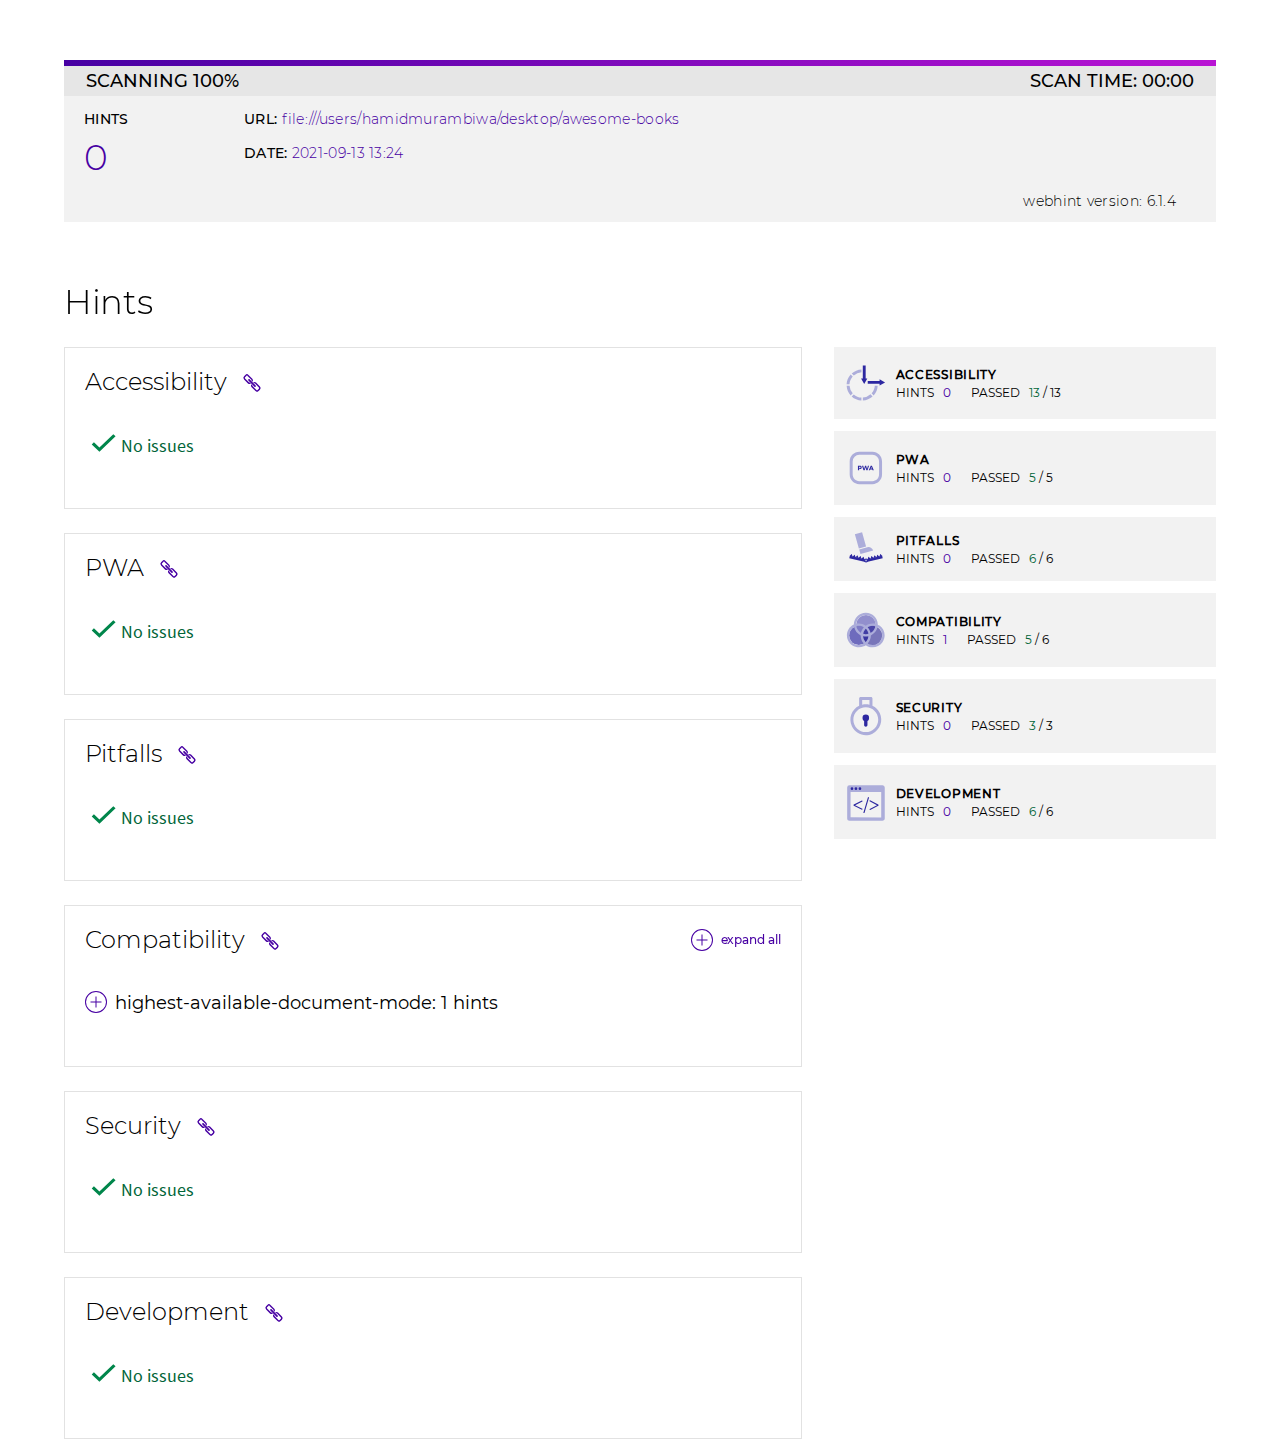
==== hint-report/file--Users-hamidmurambiwa-Desktop-Awesome-books.html @ cd2fdb52 "Updated the linters files and fix all linter errors" ====
<!DOCTYPE html>
<html lang="en">
<head>
    <meta charset="utf-8">
    <title>Webhint</title>
    <meta name="viewport" content="width=device-width, initial-scale=1">
    
    
        <link rel="icon" href="[data-uri]">
    



    
        <style>
            /* Content from file: styles/fonts.css */
            @font-face {
    font-family: "Montserrat";
    font-style: normal;
    font-weight: 300;
    src: local("Montserrat Light"), local("Montserrat-Light"), url('[data-uri]') format("woff2"), url('[data-uri]') format("woff");
    unicode-range: U+0000-00FF, U+0131, U+0152-0153, U+02BB-02BC, U+02C6, U+02DA, U+02DC, U+2000-206F, U+2074, U+20AC, U+2122, U+2191, U+2193, U+2212, U+2215, U+FEFF, U+FFFD;
}

@font-face {
    font-family: "Montserrat";
    font-style: normal;
    font-weight: 400;
    src: local("Montserrat Regular"), local("Montserrat-Regular"), url('[data-uri]') format("woff2"), url('[data-uri]') format("woff");
    unicode-range: U+0000-00FF, U+0131, U+0152-0153, U+02BB-02BC, U+02C6, U+02DA, U+02DC, U+2000-206F, U+2074, U+20AC, U+2122, U+2191, U+2193, U+2212, U+2215, U+FEFF, U+FFFD;
}

@font-face {
    font-family: "Montserrat";
    font-style: normal;
    font-weight: 500;
    src: local("Montserrat Medium"), local("Montserrat-Medium"), url('[data-uri]') format("woff2"), url('[data-uri]') format("woff");
    unicode-range: U+0000-00FF, U+0131, U+0152-0153, U+02BB-02BC, U+02C6, U+02DA, U+02DC, U+2000-206F, U+2074, U+20AC, U+2122, U+2191, U+2193, U+2212, U+2215, U+FEFF, U+FFFD;
}

@font-face {
    font-family: "Source Sans Pro";
    font-style: normal;
    font-weight: 400;
    src: local("Source Sans Pro Regular"), local("SourceSansPro-Regular"), url('[data-uri]') format("woff2"), url('[data-uri]') format("woff");
    unicode-range: U+0000-00FF, U+0131, U+0152-0153, U+02BB-02BC, U+02C6, U+02DA, U+02DC, U+2000-206F, U+2074, U+20AC, U+2122, U+2191, U+2193, U+2212, U+2215, U+FEFF, U+FFFD;
}

        </style>
    
        <style>
            /* Content from file: styles/base.css */
            /*
 *	BASE
 * =============================================
 */

* {
    box-sizing: border-box;
    margin: 0;
    padding: 0;
}

a {
    text-decoration: none;
}

a:hover {
    text-decoration: underline;
}

button, input, select {
    font: inherit;
}

img {
    border: 0;
}

/* Style focusable elements that need focus ring. Others reset and receive border styles in controls/color.css */
a:focus,
li:focus,
ul:focus,
button:focus,
summary:focus,
[tabindex="0"]:focus {
    outline: 1px dashed;
}

/*
Vertical rhythm
Sets a margin on select block level elements that have a previous sibling.
 */

* + p,
* + ol,
* + ul,
* + dl,
* + fieldset,
* + label,
* + pre,
* + blockquote,
* + img {
    margin-top: 2.4rem;
}

        </style>
    
        <style>
            /* Content from file: styles/controls.css */
            /*
 * BUTTONS
 * ---------------------------------------------
 */

button,
a.button {
    min-width: 16rem;
    max-width: 100%;
    border: 1px solid transparent;

    /* needed to override Chrome styles */
    border-radius: 0;
    padding: 1.2rem 1.6rem;

    color: #fff;
    letter-spacing: .1rem;
    text-transform: uppercase;

    overflow: hidden;
    white-space: nowrap;
    text-overflow: ellipsis;

    /* needed for .button as doesn’t always get default control behaviours */
    display: inline-block;
    text-align: center;
    cursor: pointer;
}

button:hover,
button:focus,
.button:hover,
.button:focus {
    border-color: hsla(0, 0%, 0%, .4);
}

button:active,
.button:active {
    border-color: transparent;
    background-color: hsla(0, 0%, 0%, .4);
}

        </style>
    
        <style>
            /* Content from file: styles/type.css */
            /*
 * TYPOGRAPHY
 * =============================================
 */

/*
    Base font size: 10px for easy rem to px conversion.
    Use % so if user increases their default font-size, it doesn’t wipe that out
*/
html {
    font-size: 62.5%;
}

/* use em rather than rem due to IE9–10 rem in font shorthand bug. */
body {
    font: 1.8em/1.4 base, "Source Sans Pro", Verdana, sans-serif;
}

/*	Headings and Captions */

/* only elements get top margin. Semantic classes only get the font/text styles */
h1,
h2,
h3,
h4,
h5,
button,
legend,
.headline,
.heading,
.subheading,
.title,
.subtitle,
.subtitle--alt,
.caption--alt,
.button,
.button--alt,
.scan-heading,
.category,
.rule-list,
.rule-title,
.rule-tile__category,
[class*="-badge"],
.scan-overview,
.docs-button,
.anchor-top,
.feature__cta {
    font-family: "Montserrat", sans-serif;
}


h1,
h2,
.headline,
.heading,
.scan-heading {
    letter-spacing: -.01em;

    position: relative;
    max-width: 64rem;
    z-index: 1;
}

.headline::before,
.heading::before {
    content: "";
    position: absolute;
    left: 0;
    top: -.5rem;
    height: .5rem;
    width: 5rem;
}

h1,
h2,
h3,
h6,
caption,
.headline,
.heading,
.subheading,
.title,
.subcaption {
    font-weight: 300;
    line-height: 1.2;
}

h3,
h4,
.title,
.subtitle,
.subtitle--alt {
    font-weight: 300;
}

h2,
.subheading {
    font-size: 2.6rem;
}

h3,
.title,
.scan-heading {
    font-size: 2rem;
}

h4,
caption,
.subtitle {
    font-size: 1.8rem;
}

@media (min-width: 48em) {

    h2,
    .subheading {
        font-size: 3.4rem;
    }

    h3,
    .title {
        font-size: 2.4rem;
    }

    h4,
    caption,
    .subtitle {
        font-size: 2rem;
    }

}

/* Maximum line lengths */
details,
p,
li {
    max-width: 64rem;
}

        </style>
    
        <style>
            /* Content from file: styles/layouts.css */
            /*
 * LAYOUTS
 * =============================================
 * @Dependencies: base.css, structure.css
 */

.container::after,
.layout::after,
.module::after {
    display: block;
    clear: both;
    content: "";
}

.layout {
    margin-right: 0;
    margin-left: 0;
}

.module {
    margin-top: 2.4rem;
    width: 100%;
}

.module:first-child {
    margin-top: 0;
}

@media (min-width: 33.75em) {

    .layout {
        margin-right: -1.2rem;
        margin-left: -1.2rem;
    }

    .module {
        float: left;
        padding-right: 1.2rem;
        padding-left: 1.2rem;
    }

}

@media (min-width: 48em) {

    .layout {
        margin-left: -1.6rem;
        margin-right: -1.6rem;
    }

    .module {
        padding-right: 1.6rem;
        padding-left: 1.6rem;
    }

}

/* Primary + Secondary */

@media (min-width: 48em) {

    .module--primary,
    .module--secondary {
        float: left;
        width: 50%;
        margin-top: 0;
    }

    .layout--basic--alt .module--secondary,
    .layout--basic--offset--alt .module--secondary {
        float: right;
    }

}

@media (min-width: 60em) {

    .layout--basic .module--primary,
    .layout--basic--alt .module--primary {
        width: 62.5%;
    }

    .layout--basic .module--secondary,
    .layout--basic--alt .module--secondary {
        width: 33.333%;
    }

    .layout--basic--offset .module--primary,
    .layout--basic--offset--alt .module--primary {
        width: 58.333%;
    }

    .layout--basic--offset .module--secondary,
    .layout--basic--offset--alt .module--secondary {
        width: 37.5%;
    }

}

        </style>
    
        <style>
            /* Content from file: styles/structure.css */
            /*
 * BASIC STRUCTURE
 * =============================================
 * @Dependencies: base.css
 */

body {
    overflow-x: hidden;
}

/* Limit widths */
hr,
.container {
    max-width: 144rem;
}

/* Standard sections and subsections */
.section,
hr {
    margin-top: 4.8rem;
}



/*
Containing element goes INSIDE sections,
as some sections are full-bleed on the page.
 */

.container {
    width: 100%;
    padding-right: 1rem;
    padding-left: 1rem;
}

.container .container,
.container hr {
    width: auto;
}

@media (min-width: 48em) {

    .content > header,
    .section,
    hr {
        margin-top: 6rem;
    }

}

/* @TODO: Revert to 56.2em when extensions is removed from header */
@media (min-width: 58em) {

    hr,
    .container {
        width: 90%;
        margin-right: auto;
        margin-left: auto;
        padding-right: 0;
        padding-left: 0;
    }

}

        </style>
    
        <style>
            /* Content from file: styles/anchor-top.css */
            a.anchor-top {
    position: fixed;
    right: 2.4rem;
    bottom: 2.4rem;

    width: 5rem;
    height: 6rem;

    padding: 3.3rem 1.2rem 1rem 1.2rem;

    font-size: 1.3rem;
    background: hsla(266, 100%, 32%, .7);
    color: #fff;
    text-transform: uppercase;

    border-radius: .4rem;
}

a.anchor-top:hover, a.anchor-top:focus {
    background: hsla(266, 100%, 32%, .8);
    text-decoration: none;
}

a.anchor-top:focus {
    outline: 1px dashed #4700a3;
}

a.anchor-top:active {
    background: hsla(266, 100%, 32%, 1);
}

a.anchor-top::before {
    content: url('[data-uri]');
    display: inline-block;
    position: absolute;
    width: 2.5rem;
    top: 1.4rem;
    left: 0;
    padding: 0 1.25rem;
}

        </style>
    
        <style>
            /* Content from file: styles/scan/scan-results.css */
            /*
* SCAN RESULTS
* =============================================
* @Dependencies: base.css, structure.css, type.css
*/

.menu-open {
    overflow: hidden;
}

/* SCAN OVERVIEW */

.scan-overview {
    margin-bottom: 2.4rem;
    width: 100%;
}

.scan-overview__status {
    background-color: #e6e6e6;
    display: flex;
    font-size: 1.8rem;
    font-weight: 500;
    justify-content: space-between;
    line-height: 1.8rem;
    margin: 0;
    padding: 1.2rem 2.2rem .6rem;
    position: relative;
    text-transform: uppercase;
}

.scan-overview__status * {
    margin-top: 0;
}

.scan-overview__progress-bar {
    background-image: linear-gradient(270deg, #4700a3, #b914d4);
    background-size: 300%;
    height: 6px;
    left: 0;
    position: absolute;
    top: 0;
    transition: width 1s 0s linear;
    width: 0;
    animation: progressBarAnimation 2s ease infinite;
}

.scan-overview__progress-bar.end-animation {
    animation: none;
    background-size: 100%;
    background-image: linear-gradient(to right, #4700a3, #b914d4);
}

@keyframes progressBarAnimation {

    0% {
        background-position: 0% 50%
    }
    50% {
        background-position: 100% 50%
    }
    100% {
        background-position: 0% 50%
    }

}

.scan-overview--details {
    background-color: #f2f2f2;
    padding: 1.4rem 2rem;
    position: relative;
}

.scan-overview--debug-details {
    display: flex;
}

.scan-overview__scan-time {
    display: none;
    margin: 0;
}

.scan-overview--version {
    margin-right: 2rem;
}

.scan-overview--version .scan-overview__subheader,
.scan-overview--config .scan-overview__subheader {
    text-transform: none;
}

.scan-overview__subheader {
    font-size: 1.4rem;
    font-weight: 500;
    letter-spacing: .03rem;
    margin-top: 1.4rem;
    max-width: none;
    text-transform: uppercase;
}

.scan-overview__subheader span {
    color: #4700a3;
    font-weight: 300;
}

.scan-overview--debug-details .scan-overview__subheader {
    color: #000;
    font-weight: 300;
}

.scan-overview--debug-details .scan-overview__subheader span {
    color: #000;
}

.overview--url__url {
    text-transform: lowercase;
}

[class*="scan-overview__body--"] {
    font-size: 4.8rem;
    font-weight: 200;
    letter-spacing: .03rem;
    margin-right: 1rem;
    margin-top: .2rem;
    min-width: 15rem;
    text-transform: uppercase;
}

.scan-overview__body--purple {
    color: #4700a3;
}

.scan-overview__body__permalink {
    overflow-wrap: break-word;
    word-wrap: break-word;
}

.scan-overview__body__permalink .permalink-content {
    text-transform: none;
}

.permalink-copy {
    background-color: transparent;
    font-weight: 300;
    min-width: 2rem;
    padding: 0;
    text-align: left;
    white-space: normal;
}

.permalink-copy img {
    vertical-align: middle;
    width: 2rem;
}

.scan-overview__body__link {
    color: #000;
    display: inline-block;
    font-weight: 300;
}

@media (min-width: 33.75em) {

    .scan-overview--details {
        display: flex;
        justify-content: flex-start;
        padding-bottom: 4rem;
    }

    .scan-overview--more-details {
        display: flex;
        flex-wrap: wrap;
        justify-content: flex-start;
    }

    .scan-overview--scan-links {
        margin-right: 2rem;
    }

    .scan-overview__scan-time {
        display: block;
    }

    .scan-overview--scan-links .scan-overview__subheader {
        margin-bottom: 1.4rem;
    }

    .scan-overview--debug-details {
        bottom: 1rem;
        position: absolute;
        right: 2rem;
    }

    .scan-overview__subheader {
        margin-top: 0;
    }
}

@media (min-width: 58em) {
    [class*="scan-overview__body--"] {
        font-size: 3.6rem;
    }
}

/* OVERVIEW TILES */

.module.module--categories {
    margin-top: 0;
    width: 100%;
}

.rule-categories {
    position: fixed;
    left: 0;
    padding: 0 2rem;
    width: 100%;
    background-color: #fff;
    z-index: 5;
    bottom: calc(-100% + 5rem);
    height: calc(100% - 5rem);
    transition: bottom .5s ease-out;
}

.rule-categories.open {
    bottom: 5rem;
}

.rule-categories a {
    text-decoration: none;
}

.rule-tile--wrapper {
    border: 1px solid #979797;
    border-top: none;
    display: block;
}

.rule-tile--wrapper:first-child {
    border-top: 1px solid #979797;
}

.rule-tile {
    align-items: center;
    background-color: #f2f2f2;
    color: #000;
    display: flex;
    justify-content: space-evenly;
    padding: 1.2rem;
}

.rule-icon {
    margin-top: 0;
    max-width: 3.1rem;
    width: 100%;
}

a > .rule-tile:hover {
    background-color: rgba(64, 69, 221, 0.2);
    text-decoration: none;
}

.rule-tile__category {
    color: #000;
    flex: 1;
    font-size: 1.2rem;
    font-weight: 600;
    letter-spacing: .07rem;
    margin: 0 0 0 1rem;
    max-width: 19rem;
    text-transform: uppercase;
    white-space: nowrap;
}

.rule-tile__hints {
    color: #4700a3;
}

.rule-tile__passed {
    color: #006538;
}

.rule-tile__info {
    align-items: center;
    display: flex;
    flex-grow: 1;
    justify-content: space-between;
}

.rule-tile__results {
    display: flex;
    flex: 1;
    justify-content: space-around;
}

.rule-tile__result-wrapper {
    margin-left: 2.4rem;
    text-align: center;
}

.rule-tile__result-wrapper p {
    margin: 0;
}

.rule-tile__sub-category {
    /* move to type.css */
    font-family: "Montserrat", sans-serif;
    font-size: 1.4rem;
    font-weight: 500;
    flex: 1;
    text-transform: uppercase;
}

.show-categories {
    background-color: #4713a0;
    bottom: 0;
    height: 5rem;
    left: 0;
    position: fixed;
    text-transform: uppercase;
    width: 100%;
    z-index: 10;
}


@media (min-width: 33.75em) {

    .module.module--categories {
        float: none;
    }

    .rule-tile__category {
        font-size: 1.4rem;
    }

    .rule-tile__sub-category {
        font-size: 1.6rem;
        font-weight: 400;
    }

    .rule-icon {
        max-width: 4rem;
        max-height: 5rem;
    }

}

@media (min-width: 48em) {

    .module.module--categories {
        float: right;
        margin-top: 2.4rem;
        position: sticky;
        top: 1rem;
        width: 35%;
    }

    .module.module--results {
        width: 65%;
    }
    .show-categories {
        display: none;
    }

    .rule-categories {
        display: block;
        padding: 0;
        position: static;
    }

    .rule-tile {
        margin: 0 0 1.2rem;
    }

    .rule-tile--wrapper {
        border: none;
    }

    .rule-tile--wrapper:first-child {
        border-top: none;
    }

}

@media (min-width: 48em) and (max-width: 82.5em) {

    .rule-tile__info {
        flex-direction: column;
        justify-content: center;
        align-items: start;
    }

    .rule-tile__category {
        font-size: 1.2rem;
    }

    .rule-tile__results {
        justify-content: start;
        line-height: 1.3rem;
        margin-left: 1rem;
        width: 100%;
    }

    .rule-tile__result-wrapper {
        margin: 0;
    }

    .rule-tile__result-wrapper:first-child {
        margin-right: 2rem;
    }

    .rule-tile__result-wrapper p {
        display: inline-block;
    }

    .rule-tile__result-wrapper p span {
        margin-left: .5rem;
    }

    .rule-tile__sub-category {
        font-size: 1.2rem;
    }

}

/* SCAN DETAILS */

.rule-result {
    border: 1px solid #e2e2e2;
    margin-top: 2.4rem;
    padding: 2rem;
}

.rule-result--category {
    align-items: center;
    display: flex;
    justify-content: space-between;
    margin-bottom: 3.6rem;
}

.hint-link::after {
	position: absolute;
	content: url('[data-uri]');
	display: inline-block;
	width: 2rem;
	margin-top: .3rem;
	margin-left: 1.5rem;
}

.button-expand-all {
    background: rgba(255, 255, 255, 0) url('[data-uri]') 0 0 no-repeat;
    border: 0;
    color: #4700a3;
    font-size: 1.2rem;
    font-weight: 500;
    height: 2.2rem;
    letter-spacing: -.1px;
    line-height: 2.2rem;
    min-width: 0;
    padding: 0 0 0 3rem;
    position: relative;
}

.button-expand-all.closed {
    background-position: 0 -2.2rem;
}

.rule-result h3 {
    display: flex;
    text-transform: capitalize;
}

.rule-result--details {
    /* display: block; is necessary for Edge */
    display: block;
    margin-bottom: 3rem;
    max-width: none;
    width: 100%;
}

.rule-result--details > .rule-content {
    display: none;
}

.rule-result--details[open] > .rule-content {
    display: block;
}

.rule-title {
    cursor: pointer;
    font-size: 1.8rem;
    font-weight: 400;
    padding-left: 3rem;
    list-style: none;
}

.rule-title::-webkit-details-marker {
    display: none;
}

.rule-title::before {
    background: url('[data-uri]') no-repeat 0 -22px;
    content: "";
    height: 22px;
    position: absolute;
    width: 22px;
    margin-left: -3rem;
}

.rule-result--details[open] .rule-title::before {
    background-position: 0 0;
}

.rule-content {
    border-top: 1px solid #979797;
    display: flex;
    flex-flow: column;
    margin-top: .8rem;
}

.rule-result--details__hint-number {
    color: #4700a3;
}

.rule-result--details__hint-link,
.rule-result--details__hint-link:visited {
    color: #4700a3;
}

.rule-doc-buttons {
    background-color: #fff;
    padding-top: 1rem;
    position: sticky;
    top: 0;
    z-index: 1;
}

.rule-doc-button {
    background: #4700a3;
    display: inline-block;
    font-size: 1.4rem;
    font-weight: 500;
    padding: .6rem 3.5rem .6rem 1rem;
    position: relative;
    text-decoration: none;
}

.rule-doc-button,
.rule-doc-button:visited {
    color: #fff;
}

.rule-doc-button:nth-child(2) {
    margin-left: 1rem;
}

.rule-doc-icon {
    background: url('[data-uri]') no-repeat right center;
    height: 100%;
    position: absolute;
    right: 1rem;
    top: 0;
    width: 20px;
}

button {
    text-transform: none;
}

.rule-result--details__body {
    padding: 1.4rem 0;
    margin-left: 3rem;
}

.rule-result--details__body p {
    overflow-wrap: break-word;
    word-wrap: break-word;
}

.rule-result--details__body > * {
    margin-top: 2rem;
}

.rule-result--details__body code {
    background-color: hsla(238, 65%, 90%, .6);
    border-radius: .3rem;
    padding: .2rem .4rem;
}

.rule-result__code {
    background-color: #f4f4f4;
    margin-top: 3rem;
    padding: 2.4rem;
    /* Hanlde long urls */
    overflow-wrap: break-word;
    word-wrap: break-word;
    -ms-word-break: break-all;
    word-break: break-word;
    /* Adds a hyphen where the word breaks, if supported (No Blink) */
    -ms-hyphens: auto;
    -moz-hyphens: auto;
    -webkit-hyphens: auto;
    hyphens: auto;
}

.rule-result__code code {
    background-color: #f4f4f4;
}

/* RULE RESULT MESSAGES */

.rule-result__message--compiling {
    color: #4700a3;
    margin-top: -2.6rem;
}

.rule-result__message--compiling p,
.rule-result__message--compiling__loader {
    display: inline-block;
}

.rule-result__message--compiling p {
    padding-left: 1.6rem;
}

.rule-result__message--compiling__loader {
    animation: spin 2s linear infinite;
    border: 3px solid #f3f3f3;
    border-radius: 50%;
    border-top: 3px solid #4700a3;
    height: 2.5rem;
    width: 2.5rem;
}

.rule-result__doc--list {
    padding-left: 2rem;
    margin-top: 0;
}

/* RESULTS LOADER ANIMATION */

@keyframes spin {

    0% {
        transform: rotate(0deg);
    }
    100% {
        transform: rotate(360deg);
    }

}

.rule-result__message--passed {
    color: #006538;
    padding-left: 3.6rem;
}

.rule-result__message--passed::before {
    content: url('[data-uri]');
    height: .5rem;
    position: absolute;
    width: 2.5rem;
    margin-left: -3rem;
}

/* INTEGRATION MESSAGES */

.rule-result--details__footer-msg {
    margin: 2.4rem 0 2.4rem 3rem;
}

.rule-result--details__footer-msg p {
    display: inline-block;
}

.rule-result--details__footer-msg img {
    margin-left: 1.2rem;
    margin-top: 0;
    vertical-align: middle;
    width: 15rem;
}

.rule-result--details__footer-msg img.axe-logo {
    width: 7rem;
}

/* SCAN QUEUE */

.scan-queue-bg-wrap {
    background-color: #3035a6;
    color: #fff;
    padding-bottom: 6rem;
}

.scan-queue-bg-wrap .breadcrumb ul,
.scan-queue-bg-wrap .breadcrumb ul a,
.scan-queue-bg-wrap > .subtitle {
    color: #fff;
}

.scan-queue__permalink {
    background-color: #fff;
    color: #000;
    max-width: 64rem;
    margin: 2.4rem 0;
    padding: 2.4rem;
    word-break: break-all;
}

/* SCAN ERROR */

.scanner-cta {
    position: relative;
}

.scanner-cta__link::after {
    content: url('[data-uri]');
    display: inline-block;
    left: 21rem;
    margin-top: .2rem;
    position: absolute;
    width: .8rem;
}

.scan-error {
    margin-top: 2.4rem;
}

/* PRINT STYLES */

@media print {

    .rule-categories {
        position: relative;
        margin: 1.2rem 0 0 0;
        padding: 0;
    }

    .show-categories {
        display: none;
    }

    .rule-tiles {
        padding: .6rem 1.2rem;
    }

    .button-expand-all {
        display: none;
    }

    .rule-doc-buttons {
        position: relative;
    }

    .rule-doc-button,
    .rule-doc-button:nth-child(2) {
        border: 1px solid #4700a3;
        color: #4700a3;
        background-color: #fff;
        padding: .6rem;
    }

    .rule-doc-icon {
        display: none;
    }

    .rule-result--details,
    .rule-result--details__hint-link,
    .rule-result--details__footer-msg {
        font-size: 75%;
    }

    .rule-result--details__body {
        border-top: 1px solid #d6d6d6;
    }

    .rule-content div:nth-child(2) {
        border-top: none;
    }

    .rule-result--details__body p {
        margin: .6rem 0 0 0;
    }

    .rule-result__code {
        border: 1px solid #d6d6d6;
        margin: 1.2rem 0 0 0;
        padding: 1.2rem;
    }

    .rule-result--details__footer-msg {
        margin: .6rem 0 1.2rem 3rem;
    }

    .rule-result--details__footer-msg img.axe-logo {
        width: 3rem;
    }

    .rule-title {
        padding-left: 0;
    }

    .hint-link::after,
    .rule-title::before {
        display: none;
    }

}

        </style>
    
        <style>
            /* Content from file: styles/highlight/default.min.css */
            .hljs{display:block;overflow-x:auto;padding:0.5em;background:#F0F0F0}.hljs,.hljs-subst{color:#444}.hljs-comment{color:#888888}.hljs-keyword,.hljs-attribute,.hljs-selector-tag,.hljs-meta-keyword,.hljs-doctag,.hljs-name{font-weight:bold}.hljs-type,.hljs-string,.hljs-number,.hljs-selector-id,.hljs-selector-class,.hljs-quote,.hljs-template-tag,.hljs-deletion{color:#880000}.hljs-title,.hljs-section{color:#880000;font-weight:bold}.hljs-regexp,.hljs-symbol,.hljs-variable,.hljs-template-variable,.hljs-link,.hljs-selector-attr,.hljs-selector-pseudo{color:#BC6060}.hljs-literal{color:#78A960}.hljs-built_in,.hljs-bullet,.hljs-code,.hljs-addition{color:#397300}.hljs-meta{color:#1f7199}.hljs-meta-string{color:#4d99bf}.hljs-emphasis{font-style:italic}.hljs-strong{font-weight:bold}
        </style>
    
</head>
<body>
    <div class="section container">
    <div class="scan-overview" data-id="1631539479927" id="main">
        <div class="scan-overview__status">
            <div id="scan-percentage-bar" class="scan-overview__progress-bar end-animation" style="width: 100%"></div>
            <p>scanning <span id="scan-percentage">100%</span></p>
            <p class="scan-overview__scan-time">
                scan time: <span id="scan-time">00:00</span>
            </p>
        </div>
        <div class="scan-overview--details">
            <div class="scan-overview--hints">
                <p class="scan-overview__subheader">hints</p>
                <p class="scan-overview__body--purple large" id="total-hints">0</p>
            </div>
            <div class="scan-overview--more-details">
                <div class="scan-overview--scan-links">
                    <div class="scan-overview--url">
                        <p class="scan-overview__subheader">url: <span class="overview--url__url">file:///Users/hamidmurambiwa/Desktop/Awesome-books</span></p>
                    </div>
                    
                        <div class="scan-overview--time-stamp">
                            <p class="scan-overview__subheader">Date: <span id="scan-date" class="overview--time-stamp__time-stamp" data-date="2021-09-13T13:24:39.560Z">2021-09-13T13:24:39.560Z</span></p>
                        </div>
                    
                </div>
                
            </div>
            <div class="scan-overview--debug-details">
                <div class="scan-overview--version">
                    <p class="scan-overview__subheader">webhint version: <span id="version">6.1.4</span></p>
                </div>
                
            </div>
        </div>
    </div>
    
    <section id="results-container" class="section container" aria-labelledby="hints" aria-live="polite">
        <h2 id="hints">Hints</h2>
        <div class="layout layout--basic--offset--alt">
            <div class="module module--secondary module--categories">
                <button aria-control="categories-list" class="show-categories" id="show-categories">Jump to category</button>
                <div class="rule-categories" id="categories-list">
                                            <a class="rule-tile--wrapper" id="summary-accessibility" href="#category-accessibility">
    <div class="rule-tile">
        <img src="[data-uri]" class="rule-icon" alt="" role="presentation">
        <div class="rule-tile__info">
            <p class="rule-tile__category">Accessibility</p>
            <div class="rule-tile__results">
                <div class="rule-tile__result-wrapper">
                    <p class="rule-tile__sub-category">hints</p>
                    <p class="rule-tile__sub-category rule-tile__hints"><span>0</span></p>
                </div>
                <div class="rule-tile__result-wrapper">
                    <p class="rule-tile__sub-category">passed</p>
                    <p class="rule-tile__sub-category"><span class="rule-tile__passed">13</span>&nbsp;/&nbsp;13</p>
                </div>
            </div>
        </div>
    </div>
</a>

                                            <a class="rule-tile--wrapper" id="summary-pwa" href="#category-pwa">
    <div class="rule-tile">
        <img src="[data-uri]" class="rule-icon" alt="" role="presentation">
        <div class="rule-tile__info">
            <p class="rule-tile__category">PWA</p>
            <div class="rule-tile__results">
                <div class="rule-tile__result-wrapper">
                    <p class="rule-tile__sub-category">hints</p>
                    <p class="rule-tile__sub-category rule-tile__hints"><span>0</span></p>
                </div>
                <div class="rule-tile__result-wrapper">
                    <p class="rule-tile__sub-category">passed</p>
                    <p class="rule-tile__sub-category"><span class="rule-tile__passed">5</span>&nbsp;/&nbsp;5</p>
                </div>
            </div>
        </div>
    </div>
</a>

                                            <a class="rule-tile--wrapper" id="summary-pitfalls" href="#category-pitfalls">
    <div class="rule-tile">
        <img src="[data-uri]" class="rule-icon" alt="" role="presentation">
        <div class="rule-tile__info">
            <p class="rule-tile__category">Pitfalls</p>
            <div class="rule-tile__results">
                <div class="rule-tile__result-wrapper">
                    <p class="rule-tile__sub-category">hints</p>
                    <p class="rule-tile__sub-category rule-tile__hints"><span>0</span></p>
                </div>
                <div class="rule-tile__result-wrapper">
                    <p class="rule-tile__sub-category">passed</p>
                    <p class="rule-tile__sub-category"><span class="rule-tile__passed">6</span>&nbsp;/&nbsp;6</p>
                </div>
            </div>
        </div>
    </div>
</a>

                                            <a class="rule-tile--wrapper" id="summary-compatibility" href="#category-compatibility">
    <div class="rule-tile">
        <img src="[data-uri]" class="rule-icon" alt="" role="presentation">
        <div class="rule-tile__info">
            <p class="rule-tile__category">Compatibility</p>
            <div class="rule-tile__results">
                <div class="rule-tile__result-wrapper">
                    <p class="rule-tile__sub-category">hints</p>
                    <p class="rule-tile__sub-category rule-tile__hints"><span>1</span></p>
                </div>
                <div class="rule-tile__result-wrapper">
                    <p class="rule-tile__sub-category">passed</p>
                    <p class="rule-tile__sub-category"><span class="rule-tile__passed">5</span>&nbsp;/&nbsp;6</p>
                </div>
            </div>
        </div>
    </div>
</a>

                                            <a class="rule-tile--wrapper" id="summary-security" href="#category-security">
    <div class="rule-tile">
        <img src="[data-uri]" class="rule-icon" alt="" role="presentation">
        <div class="rule-tile__info">
            <p class="rule-tile__category">Security</p>
            <div class="rule-tile__results">
                <div class="rule-tile__result-wrapper">
                    <p class="rule-tile__sub-category">hints</p>
                    <p class="rule-tile__sub-category rule-tile__hints"><span>0</span></p>
                </div>
                <div class="rule-tile__result-wrapper">
                    <p class="rule-tile__sub-category">passed</p>
                    <p class="rule-tile__sub-category"><span class="rule-tile__passed">3</span>&nbsp;/&nbsp;3</p>
                </div>
            </div>
        </div>
    </div>
</a>

                                            <a class="rule-tile--wrapper" id="summary-development" href="#category-development">
    <div class="rule-tile">
        <img src="[data-uri]" class="rule-icon" alt="" role="presentation">
        <div class="rule-tile__info">
            <p class="rule-tile__category">Development</p>
            <div class="rule-tile__results">
                <div class="rule-tile__result-wrapper">
                    <p class="rule-tile__sub-category">hints</p>
                    <p class="rule-tile__sub-category rule-tile__hints"><span>0</span></p>
                </div>
                <div class="rule-tile__result-wrapper">
                    <p class="rule-tile__sub-category">passed</p>
                    <p class="rule-tile__sub-category"><span class="rule-tile__passed">6</span>&nbsp;/&nbsp;6</p>
                </div>
            </div>
        </div>
    </div>
</a>

                    
                </div>
            </div>
            <div class="module module--primary module--results">
                                    <section class="rule-result" id="accessibility">
    <div class="rule-result--category">
        <h3 id="category-accessibility">Accessibility <a href="#category-accessibility" class="hint-link" title="Accessibility"></a></h3>
        
    </div>
    
        <div class="rule-result--details">
    <div class="rule-result__message--passed">
        <p>No issues</p>
    </div>
</div>

    
</section>

                                    <section class="rule-result" id="pwa">
    <div class="rule-result--category">
        <h3 id="category-pwa">PWA <a href="#category-pwa" class="hint-link" title="PWA"></a></h3>
        
    </div>
    
        <div class="rule-result--details">
    <div class="rule-result__message--passed">
        <p>No issues</p>
    </div>
</div>

    
</section>

                                    <section class="rule-result" id="pitfalls">
    <div class="rule-result--category">
        <h3 id="category-pitfalls">Pitfalls <a href="#category-pitfalls" class="hint-link" title="Pitfalls"></a></h3>
        
    </div>
    
        <div class="rule-result--details">
    <div class="rule-result__message--passed">
        <p>No issues</p>
    </div>
</div>

    
</section>

                                    <section class="rule-result" id="compatibility">
    <div class="rule-result--category">
        <h3 id="category-compatibility">Compatibility <a href="#category-compatibility" class="hint-link" title="Compatibility"></a></h3>
        
            <button title="expand" class="button-expand-all expanded">close all</button>

        
    </div>
    
        
            <details open class="rule-result--details" id="highest-available-document-mode" aria-expanded="true" role="group">
    <summary class="rule-title" title="show highest-available-document-mode&#39;s result details" role="button">highest-available-document-mode: 1 hints</summary>
    <div class="rule-content">
        
        <div class="rule-doc-buttons">
            <a class="rule-doc-button" rel="noopener noreferrer" target="_blank" href="https://webhint.io/docs/user-guide/hints/hint-highest-available-document-mode/#why-is-this-important"
                title="highest-available-document-mode - Why is this important">
                Why is this important <span class="rule-doc-icon"></span>
            </a>

            <a class="rule-doc-button" rel="noopener noreferrer" target="_blank" href="https://webhint.io/docs/user-guide/hints/hint-highest-available-document-mode/#examples-that-pass-the-hint"
                title="highest-available-document-mode - How to fix it">
                How to fix it <span class="rule-doc-icon"></span>
            </a>
        </div>
        
        
            <div class="rule-result--details__body">
                <p id="hint-highest-available-document-mode-1">
                    <span class="rule-result--details__hint-number">hint #1:</span> The &#39;x-ua-compatible&#39; meta element should not be specified as it is not needed. <a href="#hint-highest-available-document-mode-1" class="hint-link" title="highest-available-document-mode: hint #1"></a>
                </p>
                
                <p>
                    <a class="rule-result--details__hint-link" target="_blank" rel="noopener noreferrer" href="file:///Users/hamidmurambiwa/Desktop/Awesome-books/index.html">
                        file:///Users/hamidmuramb … Awesome-books/index.html
                    </a>
                </p>
                
                
                <div class="rule-result__code">
                    <code class="">&lt;meta http-equiv=&#34;X-UA-Compatible&#34; content=&#34;IE=edge&#34;&gt;</code>
                </div>
                
                
            </div>
            
        
    </div>
</details>

        
    
</section>

                                    <section class="rule-result" id="security">
    <div class="rule-result--category">
        <h3 id="category-security">Security <a href="#category-security" class="hint-link" title="Security"></a></h3>
        
    </div>
    
        <div class="rule-result--details">
    <div class="rule-result__message--passed">
        <p>No issues</p>
    </div>
</div>

    
</section>

                                    <section class="rule-result" id="development">
    <div class="rule-result--category">
        <h3 id="category-development">Development <a href="#category-development" class="hint-link" title="Development"></a></h3>
        
    </div>
    
        <div class="rule-result--details">
    <div class="rule-result__message--passed">
        <p>No issues</p>
    </div>
</div>

    
</section>

                
            </div>
        </div>
    </section>
    
</div>

    <a href="#main" class="anchor-top" hidden aria-label="back to top">top</a>

    
        <script>
            /* Content from file: js/highlight/highlight.min.js */
            /* eslint-disable */

/*! highlight.js v9.12.0 | BSD3 License | git.io/hljslicense */
!function(e){var t="object"==typeof window&&window||"object"==typeof self&&self;"undefined"!=typeof exports?e(exports):t&&(t.hljs=e({}),"function"==typeof define&&define.amd&&define([],function(){return t.hljs}))}(function(e){function t(e){return e.replace(/&/g,"&amp;").replace(/</g,"&lt;").replace(/>/g,"&gt;")}function r(e){return e.nodeName.toLowerCase()}function a(e,t){var r=e&&e.exec(t);return r&&0===r.index}function n(e){return E.test(e)}function i(e){var t,r,a,i,s=e.className+" ";if(s+=e.parentNode?e.parentNode.className:"",r=M.exec(s))return w(r[1])?r[1]:"no-highlight";for(s=s.split(/\s+/),t=0,a=s.length;a>t;t++)if(i=s[t],n(i)||w(i))return i}function s(e){var t,r={},a=Array.prototype.slice.call(arguments,1);for(t in e)r[t]=e[t];return a.forEach(function(e){for(t in e)r[t]=e[t]}),r}function c(e){var t=[];return function a(e,n){for(var i=e.firstChild;i;i=i.nextSibling)3===i.nodeType?n+=i.nodeValue.length:1===i.nodeType&&(t.push({event:"start",offset:n,node:i}),n=a(i,n),r(i).match(/br|hr|img|input/)||t.push({event:"stop",offset:n,node:i}));return n}(e,0),t}function o(e,a,n){function i(){return e.length&&a.length?e[0].offset!==a[0].offset?e[0].offset<a[0].offset?e:a:"start"===a[0].event?e:a:e.length?e:a}function s(e){function a(e){return" "+e.nodeName+'="'+t(e.value).replace('"',"&quot;")+'"'}u+="<"+r(e)+N.map.call(e.attributes,a).join("")+">"}function c(e){u+="</"+r(e)+">"}function o(e){("start"===e.event?s:c)(e.node)}for(var l=0,u="",d=[];e.length||a.length;){var b=i();if(u+=t(n.substring(l,b[0].offset)),l=b[0].offset,b===e){d.reverse().forEach(c);do o(b.splice(0,1)[0]),b=i();while(b===e&&b.length&&b[0].offset===l);d.reverse().forEach(s)}else"start"===b[0].event?d.push(b[0].node):d.pop(),o(b.splice(0,1)[0])}return u+t(n.substr(l))}function l(e){return e.v&&!e.cached_variants&&(e.cached_variants=e.v.map(function(t){return s(e,{v:null},t)})),e.cached_variants||e.eW&&[s(e)]||[e]}function u(e){function t(e){return e&&e.source||e}function r(r,a){return new RegExp(t(r),"m"+(e.cI?"i":"")+(a?"g":""))}function a(n,i){if(!n.compiled){if(n.compiled=!0,n.k=n.k||n.bK,n.k){var s={},c=function(t,r){e.cI&&(r=r.toLowerCase()),r.split(" ").forEach(function(e){var r=e.split("|");s[r[0]]=[t,r[1]?Number(r[1]):1]})};"string"==typeof n.k?c("keyword",n.k):k(n.k).forEach(function(e){c(e,n.k[e])}),n.k=s}n.lR=r(n.l||/\w+/,!0),i&&(n.bK&&(n.b="\\b("+n.bK.split(" ").join("|")+")\\b"),n.b||(n.b=/\B|\b/),n.bR=r(n.b),n.e||n.eW||(n.e=/\B|\b/),n.e&&(n.eR=r(n.e)),n.tE=t(n.e)||"",n.eW&&i.tE&&(n.tE+=(n.e?"|":"")+i.tE)),n.i&&(n.iR=r(n.i)),null==n.r&&(n.r=1),n.c||(n.c=[]),n.c=Array.prototype.concat.apply([],n.c.map(function(e){return l("self"===e?n:e)})),n.c.forEach(function(e){a(e,n)}),n.starts&&a(n.starts,i);var o=n.c.map(function(e){return e.bK?"\\.?("+e.b+")\\.?":e.b}).concat([n.tE,n.i]).map(t).filter(Boolean);n.t=o.length?r(o.join("|"),!0):{exec:function(){return null}}}}a(e)}function d(e,r,n,i){function s(e,t){var r,n;for(r=0,n=t.c.length;n>r;r++)if(a(t.c[r].bR,e))return t.c[r]}function c(e,t){if(a(e.eR,t)){for(;e.endsParent&&e.parent;)e=e.parent;return e}return e.eW?c(e.parent,t):void 0}function o(e,t){return!n&&a(t.iR,e)}function l(e,t){var r=v.cI?t[0].toLowerCase():t[0];return e.k.hasOwnProperty(r)&&e.k[r]}function p(e,t,r,a){var n=a?"":L.classPrefix,i='<span class="'+n,s=r?"":R;return i+=e+'">',i+t+s}function m(){var e,r,a,n;if(!N.k)return t(E);for(n="",r=0,N.lR.lastIndex=0,a=N.lR.exec(E);a;)n+=t(E.substring(r,a.index)),e=l(N,a),e?(M+=e[1],n+=p(e[0],t(a[0]))):n+=t(a[0]),r=N.lR.lastIndex,a=N.lR.exec(E);return n+t(E.substr(r))}function f(){var e="string"==typeof N.sL;if(e&&!x[N.sL])return t(E);var r=e?d(N.sL,E,!0,k[N.sL]):b(E,N.sL.length?N.sL:void 0);return N.r>0&&(M+=r.r),e&&(k[N.sL]=r.top),p(r.language,r.value,!1,!0)}function g(){C+=null!=N.sL?f():m(),E=""}function _(e){C+=e.cN?p(e.cN,"",!0):"",N=Object.create(e,{parent:{value:N}})}function h(e,t){if(E+=e,null==t)return g(),0;var r=s(t,N);if(r)return r.skip?E+=t:(r.eB&&(E+=t),g(),r.rB||r.eB||(E=t)),_(r,t),r.rB?0:t.length;var a=c(N,t);if(a){var n=N;n.skip?E+=t:(n.rE||n.eE||(E+=t),g(),n.eE&&(E=t));do N.cN&&(C+=R),N.skip||(M+=N.r),N=N.parent;while(N!==a.parent);return a.starts&&_(a.starts,""),n.rE?0:t.length}if(o(t,N))throw new Error('Illegal lexeme "'+t+'" for mode "'+(N.cN||"<unnamed>")+'"');return E+=t,t.length||1}var v=w(e);if(!v)throw new Error('Unknown language: "'+e+'"');u(v);var y,N=i||v,k={},C="";for(y=N;y!==v;y=y.parent)y.cN&&(C=p(y.cN,"",!0)+C);var E="",M=0;try{for(var B,S,$=0;;){if(N.t.lastIndex=$,B=N.t.exec(r),!B)break;S=h(r.substring($,B.index),B[0]),$=B.index+S}for(h(r.substr($)),y=N;y.parent;y=y.parent)y.cN&&(C+=R);return{r:M,value:C,language:e,top:N}}catch(A){if(A.message&&-1!==A.message.indexOf("Illegal"))return{r:0,value:t(r)};throw A}}function b(e,r){r=r||L.languages||k(x);var a={r:0,value:t(e)},n=a;return r.filter(w).forEach(function(t){var r=d(t,e,!1);r.language=t,r.r>n.r&&(n=r),r.r>a.r&&(n=a,a=r)}),n.language&&(a.second_best=n),a}function p(e){return L.tabReplace||L.useBR?e.replace(B,function(e,t){return L.useBR&&"\n"===e?"<br>":L.tabReplace?t.replace(/\t/g,L.tabReplace):""}):e}function m(e,t,r){var a=t?C[t]:r,n=[e.trim()];return e.match(/\bhljs\b/)||n.push("hljs"),-1===e.indexOf(a)&&n.push(a),n.join(" ").trim()}function f(e){var t,r,a,s,l,u=i(e);n(u)||(L.useBR?(t=document.createElementNS("http://www.w3.org/1999/xhtml","div"),t.innerHTML=e.innerHTML.replace(/\n/g,"").replace(/<br[ \/]*>/g,"\n")):t=e,l=t.textContent,a=u?d(u,l,!0):b(l),r=c(t),r.length&&(s=document.createElementNS("http://www.w3.org/1999/xhtml","div"),s.innerHTML=a.value,a.value=o(r,c(s),l)),a.value=p(a.value),e.innerHTML=a.value,e.className=m(e.className,u,a.language),e.result={language:a.language,re:a.r},a.second_best&&(e.second_best={language:a.second_best.language,re:a.second_best.r}))}function g(e){L=s(L,e)}function _(){if(!_.called){_.called=!0;var e=document.querySelectorAll("pre code");N.forEach.call(e,f)}}function h(){addEventListener("DOMContentLoaded",_,!1),addEventListener("load",_,!1)}function v(t,r){var a=x[t]=r(e);a.aliases&&a.aliases.forEach(function(e){C[e]=t})}function y(){return k(x)}function w(e){return e=(e||"").toLowerCase(),x[e]||x[C[e]]}var N=[],k=Object.keys,x={},C={},E=/^(no-?highlight|plain|text)$/i,M=/\blang(?:uage)?-([\w-]+)\b/i,B=/((^(<[^>]+>|\t|)+|(?:\n)))/gm,R="</span>",L={classPrefix:"hljs-",tabReplace:null,useBR:!1,languages:void 0};return e.highlight=d,e.highlightAuto=b,e.fixMarkup=p,e.highlightBlock=f,e.configure=g,e.initHighlighting=_,e.initHighlightingOnLoad=h,e.registerLanguage=v,e.listLanguages=y,e.getLanguage=w,e.inherit=s,e.IR="[a-zA-Z]\\w*",e.UIR="[a-zA-Z_]\\w*",e.NR="\\b\\d+(\\.\\d+)?",e.CNR="(-?)(\\b0[xX][a-fA-F0-9]+|(\\b\\d+(\\.\\d*)?|\\.\\d+)([eE][-+]?\\d+)?)",e.BNR="\\b(0b[01]+)",e.RSR="!|!=|!==|%|%=|&|&&|&=|\\*|\\*=|\\+|\\+=|,|-|-=|/=|/|:|;|<<|<<=|<=|<|===|==|=|>>>=|>>=|>=|>>>|>>|>|\\?|\\[|\\{|\\(|\\^|\\^=|\\||\\|=|\\|\\||~",e.BE={b:"\\\\[\\s\\S]",r:0},e.ASM={cN:"string",b:"'",e:"'",i:"\\n",c:[e.BE]},e.QSM={cN:"string",b:'"',e:'"',i:"\\n",c:[e.BE]},e.PWM={b:/\b(a|an|the|are|I'm|isn't|don't|doesn't|won't|but|just|should|pretty|simply|enough|gonna|going|wtf|so|such|will|you|your|they|like|more)\b/},e.C=function(t,r,a){var n=e.inherit({cN:"comment",b:t,e:r,c:[]},a||{});return n.c.push(e.PWM),n.c.push({cN:"doctag",b:"(?:TODO|FIXME|NOTE|BUG|XXX):",r:0}),n},e.CLCM=e.C("//","$"),e.CBCM=e.C("/\\*","\\*/"),e.HCM=e.C("#","$"),e.NM={cN:"number",b:e.NR,r:0},e.CNM={cN:"number",b:e.CNR,r:0},e.BNM={cN:"number",b:e.BNR,r:0},e.CSSNM={cN:"number",b:e.NR+"(%|em|ex|ch|rem|vw|vh|vmin|vmax|cm|mm|in|pt|pc|px|deg|grad|rad|turn|s|ms|Hz|kHz|dpi|dpcm|dppx)?",r:0},e.RM={cN:"regexp",b:/\//,e:/\/[gimuy]*/,i:/\n/,c:[e.BE,{b:/\[/,e:/\]/,r:0,c:[e.BE]}]},e.TM={cN:"title",b:e.IR,r:0},e.UTM={cN:"title",b:e.UIR,r:0},e.METHOD_GUARD={b:"\\.\\s*"+e.UIR,r:0},e.registerLanguage("apache",function(e){var t={cN:"number",b:"[\\$%]\\d+"};return{aliases:["apacheconf"],cI:!0,c:[e.HCM,{cN:"section",b:"</?",e:">"},{cN:"attribute",b:/\w+/,r:0,k:{nomarkup:"order deny allow setenv rewriterule rewriteengine rewritecond documentroot sethandler errordocument loadmodule options header listen serverroot servername"},starts:{e:/$/,r:0,k:{literal:"on off all"},c:[{cN:"meta",b:"\\s\\[",e:"\\]$"},{cN:"variable",b:"[\\$%]\\{",e:"\\}",c:["self",t]},t,e.QSM]}}],i:/\S/}}),e.registerLanguage("bash",function(e){var t={cN:"variable",v:[{b:/\$[\w\d#@][\w\d_]*/},{b:/\$\{(.*?)}/}]},r={cN:"string",b:/"/,e:/"/,c:[e.BE,t,{cN:"variable",b:/\$\(/,e:/\)/,c:[e.BE]}]},a={cN:"string",b:/'/,e:/'/};return{aliases:["sh","zsh"],l:/\b-?[a-z\._]+\b/,k:{keyword:"if then else elif fi for while in do done case esac function",literal:"true false",built_in:"break cd continue eval exec exit export getopts hash pwd readonly return shift test times trap umask unset alias bind builtin caller command declare echo enable help let local logout mapfile printf read readarray source type typeset ulimit unalias set shopt autoload bg bindkey bye cap chdir clone comparguments compcall compctl compdescribe compfiles compgroups compquote comptags comptry compvalues dirs disable disown echotc echoti emulate fc fg float functions getcap getln history integer jobs kill limit log noglob popd print pushd pushln rehash sched setcap setopt stat suspend ttyctl unfunction unhash unlimit unsetopt vared wait whence where which zcompile zformat zftp zle zmodload zparseopts zprof zpty zregexparse zsocket zstyle ztcp",_:"-ne -eq -lt -gt -f -d -e -s -l -a"},c:[{cN:"meta",b:/^#![^\n]+sh\s*$/,r:10},{cN:"function",b:/\w[\w\d_]*\s*\(\s*\)\s*\{/,rB:!0,c:[e.inherit(e.TM,{b:/\w[\w\d_]*/})],r:0},e.HCM,r,a,t]}}),e.registerLanguage("coffeescript",function(e){var t={keyword:"in if for while finally new do return else break catch instanceof throw try this switch continue typeof delete debugger super yield import export from as default await then unless until loop of by when and or is isnt not",literal:"true false null undefined yes no on off",built_in:"npm require console print module global window document"},r="[A-Za-z$_][0-9A-Za-z$_]*",a={cN:"subst",b:/#\{/,e:/}/,k:t},n=[e.BNM,e.inherit(e.CNM,{starts:{e:"(\\s*/)?",r:0}}),{cN:"string",v:[{b:/'''/,e:/'''/,c:[e.BE]},{b:/'/,e:/'/,c:[e.BE]},{b:/"""/,e:/"""/,c:[e.BE,a]},{b:/"/,e:/"/,c:[e.BE,a]}]},{cN:"regexp",v:[{b:"///",e:"///",c:[a,e.HCM]},{b:"//[gim]*",r:0},{b:/\/(?![ *])(\\\/|.)*?\/[gim]*(?=\W|$)/}]},{b:"@"+r},{sL:"javascript",eB:!0,eE:!0,v:[{b:"```",e:"```"},{b:"`",e:"`"}]}];a.c=n;var i=e.inherit(e.TM,{b:r}),s="(\\(.*\\))?\\s*\\B[-=]>",c={cN:"params",b:"\\([^\\(]",rB:!0,c:[{b:/\(/,e:/\)/,k:t,c:["self"].concat(n)}]};return{aliases:["coffee","cson","iced"],k:t,i:/\/\*/,c:n.concat([e.C("###","###"),e.HCM,{cN:"function",b:"^\\s*"+r+"\\s*=\\s*"+s,e:"[-=]>",rB:!0,c:[i,c]},{b:/[:\(,=]\s*/,r:0,c:[{cN:"function",b:s,e:"[-=]>",rB:!0,c:[c]}]},{cN:"class",bK:"class",e:"$",i:/[:="\[\]]/,c:[{bK:"extends",eW:!0,i:/[:="\[\]]/,c:[i]},i]},{b:r+":",e:":",rB:!0,rE:!0,r:0}])}}),e.registerLanguage("cpp",function(e){var t={cN:"keyword",b:"\\b[a-z\\d_]*_t\\b"},r={cN:"string",v:[{b:'(u8?|U)?L?"',e:'"',i:"\\n",c:[e.BE]},{b:'(u8?|U)?R"',e:'"',c:[e.BE]},{b:"'\\\\?.",e:"'",i:"."}]},a={cN:"number",v:[{b:"\\b(0b[01']+)"},{b:"(-?)\\b([\\d']+(\\.[\\d']*)?|\\.[\\d']+)(u|U|l|L|ul|UL|f|F|b|B)"},{b:"(-?)(\\b0[xX][a-fA-F0-9']+|(\\b[\\d']+(\\.[\\d']*)?|\\.[\\d']+)([eE][-+]?[\\d']+)?)"}],r:0},n={cN:"meta",b:/#\s*[a-z]+\b/,e:/$/,k:{"meta-keyword":"if else elif endif define undef warning error line pragma ifdef ifndef include"},c:[{b:/\\\n/,r:0},e.inherit(r,{cN:"meta-string"}),{cN:"meta-string",b:/<[^\n>]*>/,e:/$/,i:"\\n"},e.CLCM,e.CBCM]},i=e.IR+"\\s*\\(",s={keyword:"int float while private char catch import module export virtual operator sizeof dynamic_cast|10 typedef const_cast|10 const for static_cast|10 union namespace unsigned long volatile static protected bool template mutable if public friend do goto auto void enum else break extern using asm case typeid short reinterpret_cast|10 default double register explicit signed typename try this switch continue inline delete alignof constexpr decltype noexcept static_assert thread_local restrict _Bool complex _Complex _Imaginary atomic_bool atomic_char atomic_schar atomic_uchar atomic_short atomic_ushort atomic_int atomic_uint atomic_long atomic_ulong atomic_llong atomic_ullong new throw return and or not",built_in:"std string cin cout cerr clog stdin stdout stderr stringstream istringstream ostringstream auto_ptr deque list queue stack vector map set bitset multiset multimap unordered_set unordered_map unordered_multiset unordered_multimap array shared_ptr abort abs acos asin atan2 atan calloc ceil cosh cos exit exp fabs floor fmod fprintf fputs free frexp fscanf isalnum isalpha iscntrl isdigit isgraph islower isprint ispunct isspace isupper isxdigit tolower toupper labs ldexp log10 log malloc realloc memchr memcmp memcpy memset modf pow printf putchar puts scanf sinh sin snprintf sprintf sqrt sscanf strcat strchr strcmp strcpy strcspn strlen strncat strncmp strncpy strpbrk strrchr strspn strstr tanh tan vfprintf vprintf vsprintf endl initializer_list unique_ptr",literal:"true false nullptr NULL"},c=[t,e.CLCM,e.CBCM,a,r];return{aliases:["c","cc","h","c++","h++","hpp"],k:s,i:"</",c:c.concat([n,{b:"\\b(deque|list|queue|stack|vector|map|set|bitset|multiset|multimap|unordered_map|unordered_set|unordered_multiset|unordered_multimap|array)\\s*<",e:">",k:s,c:["self",t]},{b:e.IR+"::",k:s},{v:[{b:/=/,e:/;/},{b:/\(/,e:/\)/},{bK:"new throw return else",e:/;/}],k:s,c:c.concat([{b:/\(/,e:/\)/,k:s,c:c.concat(["self"]),r:0}]),r:0},{cN:"function",b:"("+e.IR+"[\\*&\\s]+)+"+i,rB:!0,e:/[{;=]/,eE:!0,k:s,i:/[^\w\s\*&]/,c:[{b:i,rB:!0,c:[e.TM],r:0},{cN:"params",b:/\(/,e:/\)/,k:s,r:0,c:[e.CLCM,e.CBCM,r,a,t]},e.CLCM,e.CBCM,n]},{cN:"class",bK:"class struct",e:/[{;:]/,c:[{b:/</,e:/>/,c:["self"]},e.TM]}]),exports:{preprocessor:n,strings:r,k:s}}}),e.registerLanguage("cs",function(e){var t={keyword:"abstract as base bool break byte case catch char checked const continue decimal default delegate do double enum event explicit extern finally fixed float for foreach goto if implicit in int interface internal is lock long nameof object operator out override params private protected public readonly ref sbyte sealed short sizeof stackalloc static string struct switch this try typeof uint ulong unchecked unsafe ushort using virtual void volatile while add alias ascending async await by descending dynamic equals from get global group into join let on orderby partial remove select set value var where yield",literal:"null false true"},r={cN:"string",b:'@"',e:'"',c:[{b:'""'}]},a=e.inherit(r,{i:/\n/}),n={cN:"subst",b:"{",e:"}",k:t},i=e.inherit(n,{i:/\n/}),s={cN:"string",b:/\$"/,e:'"',i:/\n/,c:[{b:"{{"},{b:"}}"},e.BE,i]},c={cN:"string",b:/\$@"/,e:'"',c:[{b:"{{"},{b:"}}"},{b:'""'},n]},o=e.inherit(c,{i:/\n/,c:[{b:"{{"},{b:"}}"},{b:'""'},i]});n.c=[c,s,r,e.ASM,e.QSM,e.CNM,e.CBCM],i.c=[o,s,a,e.ASM,e.QSM,e.CNM,e.inherit(e.CBCM,{i:/\n/})];var l={v:[c,s,r,e.ASM,e.QSM]},u=e.IR+"(<"+e.IR+"(\\s*,\\s*"+e.IR+")*>)?(\\[\\])?";return{aliases:["csharp"],k:t,i:/::/,c:[e.C("///","$",{rB:!0,c:[{cN:"doctag",v:[{b:"///",r:0},{b:"<!--|-->"},{b:"</?",e:">"}]}]}),e.CLCM,e.CBCM,{cN:"meta",b:"#",e:"$",k:{"meta-keyword":"if else elif endif define undef warning error line region endregion pragma checksum"}},l,e.CNM,{bK:"class interface",e:/[{;=]/,i:/[^\s:]/,c:[e.TM,e.CLCM,e.CBCM]},{bK:"namespace",e:/[{;=]/,i:/[^\s:]/,c:[e.inherit(e.TM,{b:"[a-zA-Z](\\.?\\w)*"}),e.CLCM,e.CBCM]},{cN:"meta",b:"^\\s*\\[",eB:!0,e:"\\]",eE:!0,c:[{cN:"meta-string",b:/"/,e:/"/}]},{bK:"new return throw await else",r:0},{cN:"function",b:"("+u+"\\s+)+"+e.IR+"\\s*\\(",rB:!0,e:/[{;=]/,eE:!0,k:t,c:[{b:e.IR+"\\s*\\(",rB:!0,c:[e.TM],r:0},{cN:"params",b:/\(/,e:/\)/,eB:!0,eE:!0,k:t,r:0,c:[l,e.CNM,e.CBCM]},e.CLCM,e.CBCM]}]}}),e.registerLanguage("css",function(e){var t="[a-zA-Z-][a-zA-Z0-9_-]*",r={b:/[A-Z\_\.\-]+\s*:/,rB:!0,e:";",eW:!0,c:[{cN:"attribute",b:/\S/,e:":",eE:!0,starts:{eW:!0,eE:!0,c:[{b:/[\w-]+\(/,rB:!0,c:[{cN:"built_in",b:/[\w-]+/},{b:/\(/,e:/\)/,c:[e.ASM,e.QSM]}]},e.CSSNM,e.QSM,e.ASM,e.CBCM,{cN:"number",b:"#[0-9A-Fa-f]+"},{cN:"meta",b:"!important"}]}}]};return{cI:!0,i:/[=\/|'\$]/,c:[e.CBCM,{cN:"selector-id",b:/#[A-Za-z0-9_-]+/},{cN:"selector-class",b:/\.[A-Za-z0-9_-]+/},{cN:"selector-attr",b:/\[/,e:/\]/,i:"$"},{cN:"selector-pseudo",b:/:(:)?[a-zA-Z0-9\_\-\+\(\)"'.]+/},{b:"@(font-face|page)",l:"[a-z-]+",k:"font-face page"},{b:"@",e:"[{;]",i:/:/,c:[{cN:"keyword",b:/\w+/},{b:/\s/,eW:!0,eE:!0,r:0,c:[e.ASM,e.QSM,e.CSSNM]}]},{cN:"selector-tag",b:t,r:0},{b:"{",e:"}",i:/\S/,c:[e.CBCM,r]}]}}),e.registerLanguage("diff",function(e){return{aliases:["patch"],c:[{cN:"meta",r:10,v:[{b:/^@@ +\-\d+,\d+ +\+\d+,\d+ +@@$/},{b:/^\*\*\* +\d+,\d+ +\*\*\*\*$/},{b:/^\-\-\- +\d+,\d+ +\-\-\-\-$/}]},{cN:"comment",v:[{b:/Index: /,e:/$/},{b:/={3,}/,e:/$/},{b:/^\-{3}/,e:/$/},{b:/^\*{3} /,e:/$/},{b:/^\+{3}/,e:/$/},{b:/\*{5}/,e:/\*{5}$/}]},{cN:"addition",b:"^\\+",e:"$"},{cN:"deletion",b:"^\\-",e:"$"},{cN:"addition",b:"^\\!",e:"$"}]}}),e.registerLanguage("http",function(e){var t="HTTP/[0-9\\.]+";return{aliases:["https"],i:"\\S",c:[{b:"^"+t,e:"$",c:[{cN:"number",b:"\\b\\d{3}\\b"}]},{b:"^[A-Z]+ (.*?) "+t+"$",rB:!0,e:"$",c:[{cN:"string",b:" ",e:" ",eB:!0,eE:!0},{b:t},{cN:"keyword",b:"[A-Z]+"}]},{cN:"attribute",b:"^\\w",e:": ",eE:!0,i:"\\n|\\s|=",starts:{e:"$",r:0}},{b:"\\n\\n",starts:{sL:[],eW:!0}}]}}),e.registerLanguage("ini",function(e){var t={cN:"string",c:[e.BE],v:[{b:"'''",e:"'''",r:10},{b:'"""',e:'"""',r:10},{b:'"',e:'"'},{b:"'",e:"'"}]};return{aliases:["toml"],cI:!0,i:/\S/,c:[e.C(";","$"),e.HCM,{cN:"section",b:/^\s*\[+/,e:/\]+/},{b:/^[a-z0-9\[\]_-]+\s*=\s*/,e:"$",rB:!0,c:[{cN:"attr",b:/[a-z0-9\[\]_-]+/},{b:/=/,eW:!0,r:0,c:[{cN:"literal",b:/\bon|off|true|false|yes|no\b/},{cN:"variable",v:[{b:/\$[\w\d"][\w\d_]*/},{b:/\$\{(.*?)}/}]},t,{cN:"number",b:/([\+\-]+)?[\d]+_[\d_]+/},e.NM]}]}]}}),e.registerLanguage("java",function(e){var t="[À-ʸa-zA-Z_$][À-ʸa-zA-Z_$0-9]*",r=t+"(<"+t+"(\\s*,\\s*"+t+")*>)?",a="false synchronized int abstract float private char boolean static null if const for true while long strictfp finally protected import native final void enum else break transient catch instanceof byte super volatile case assert short package default double public try this switch continue throws protected public private module requires exports do",n="\\b(0[bB]([01]+[01_]+[01]+|[01]+)|0[xX]([a-fA-F0-9]+[a-fA-F0-9_]+[a-fA-F0-9]+|[a-fA-F0-9]+)|(([\\d]+[\\d_]+[\\d]+|[\\d]+)(\\.([\\d]+[\\d_]+[\\d]+|[\\d]+))?|\\.([\\d]+[\\d_]+[\\d]+|[\\d]+))([eE][-+]?\\d+)?)[lLfF]?",i={cN:"number",b:n,r:0};return{aliases:["jsp"],k:a,i:/<\/|#/,c:[e.C("/\\*\\*","\\*/",{r:0,c:[{b:/\w+@/,r:0},{cN:"doctag",b:"@[A-Za-z]+"}]}),e.CLCM,e.CBCM,e.ASM,e.QSM,{cN:"class",bK:"class interface",e:/[{;=]/,eE:!0,k:"class interface",i:/[:"\[\]]/,c:[{bK:"extends implements"},e.UTM]},{bK:"new throw return else",r:0},{cN:"function",b:"("+r+"\\s+)+"+e.UIR+"\\s*\\(",rB:!0,e:/[{;=]/,eE:!0,k:a,c:[{b:e.UIR+"\\s*\\(",rB:!0,r:0,c:[e.UTM]},{cN:"params",b:/\(/,e:/\)/,k:a,r:0,c:[e.ASM,e.QSM,e.CNM,e.CBCM]},e.CLCM,e.CBCM]},i,{cN:"meta",b:"@[A-Za-z]+"}]}}),e.registerLanguage("javascript",function(e){var t="[A-Za-z$_][0-9A-Za-z$_]*",r={keyword:"in of if for while finally var new function do return void else break catch instanceof with throw case default try this switch continue typeof delete let yield const export super debugger as async await static import from as",literal:"true false null undefined NaN Infinity",built_in:"eval isFinite isNaN parseFloat parseInt decodeURI decodeURIComponent encodeURI encodeURIComponent escape unescape Object Function Boolean Error EvalError InternalError RangeError ReferenceError StopIteration SyntaxError TypeError URIError Number Math Date String RegExp Array Float32Array Float64Array Int16Array Int32Array Int8Array Uint16Array Uint32Array Uint8Array Uint8ClampedArray ArrayBuffer DataView JSON Intl arguments require module console window document Symbol Set Map WeakSet WeakMap Proxy Reflect Promise"},a={cN:"number",v:[{b:"\\b(0[bB][01]+)"},{b:"\\b(0[oO][0-7]+)"},{b:e.CNR}],r:0},n={cN:"subst",b:"\\$\\{",e:"\\}",k:r,c:[]},i={cN:"string",b:"`",e:"`",c:[e.BE,n]};n.c=[e.ASM,e.QSM,i,a,e.RM];var s=n.c.concat([e.CBCM,e.CLCM]);return{aliases:["js","jsx"],k:r,c:[{cN:"meta",r:10,b:/^\s*['"]use (strict|asm)['"]/},{cN:"meta",b:/^#!/,e:/$/},e.ASM,e.QSM,i,e.CLCM,e.CBCM,a,{b:/[{,]\s*/,r:0,c:[{b:t+"\\s*:",rB:!0,r:0,c:[{cN:"attr",b:t,r:0}]}]},{b:"("+e.RSR+"|\\b(case|return|throw)\\b)\\s*",k:"return throw case",c:[e.CLCM,e.CBCM,e.RM,{cN:"function",b:"(\\(.*?\\)|"+t+")\\s*=>",rB:!0,e:"\\s*=>",c:[{cN:"params",v:[{b:t},{b:/\(\s*\)/},{b:/\(/,e:/\)/,eB:!0,eE:!0,k:r,c:s}]}]},{b:/</,e:/(\/\w+|\w+\/)>/,sL:"xml",c:[{b:/<\w+\s*\/>/,skip:!0},{b:/<\w+/,e:/(\/\w+|\w+\/)>/,skip:!0,c:[{b:/<\w+\s*\/>/,skip:!0},"self"]}]}],r:0},{cN:"function",bK:"function",e:/\{/,eE:!0,c:[e.inherit(e.TM,{b:t}),{cN:"params",b:/\(/,e:/\)/,eB:!0,eE:!0,c:s}],i:/\[|%/},{b:/\$[(.]/},e.METHOD_GUARD,{cN:"class",bK:"class",e:/[{;=]/,eE:!0,i:/[:"\[\]]/,c:[{bK:"extends"},e.UTM]},{bK:"constructor",e:/\{/,eE:!0}],i:/#(?!!)/}}),e.registerLanguage("json",function(e){var t={literal:"true false null"},r=[e.QSM,e.CNM],a={e:",",eW:!0,eE:!0,c:r,k:t},n={b:"{",e:"}",c:[{cN:"attr",b:/"/,e:/"/,c:[e.BE],i:"\\n"},e.inherit(a,{b:/:/})],i:"\\S"},i={b:"\\[",e:"\\]",c:[e.inherit(a)],i:"\\S"};return r.splice(r.length,0,n,i),{c:r,k:t,i:"\\S"}}),e.registerLanguage("makefile",function(e){var t={cN:"variable",v:[{b:"\\$\\("+e.UIR+"\\)",c:[e.BE]},{b:/\$[@%<?\^\+\*]/}]},r={cN:"string",b:/"/,e:/"/,c:[e.BE,t]},a={cN:"variable",b:/\$\([\w-]+\s/,e:/\)/,k:{built_in:"subst patsubst strip findstring filter filter-out sort word wordlist firstword lastword dir notdir suffix basename addsuffix addprefix join wildcard realpath abspath error warning shell origin flavor foreach if or and call eval file value"},c:[t]},n={b:"^"+e.UIR+"\\s*[:+?]?=",i:"\\n",rB:!0,c:[{b:"^"+e.UIR,e:"[:+?]?=",eE:!0}]},i={cN:"meta",b:/^\.PHONY:/,e:/$/,k:{"meta-keyword":".PHONY"},l:/[\.\w]+/},s={cN:"section",b:/^[^\s]+:/,e:/$/,c:[t]};return{aliases:["mk","mak"],k:"define endef undefine ifdef ifndef ifeq ifneq else endif include -include sinclude override export unexport private vpath",l:/[\w-]+/,c:[e.HCM,t,r,a,n,i,s]}}),e.registerLanguage("xml",function(e){var t="[A-Za-z0-9\\._:-]+",r={eW:!0,i:/</,r:0,c:[{cN:"attr",b:t,r:0},{b:/=\s*/,r:0,c:[{cN:"string",endsParent:!0,v:[{b:/"/,e:/"/},{b:/'/,e:/'/},{b:/[^\s"'=<>`]+/}]}]}]};return{aliases:["html","xhtml","rss","atom","xjb","xsd","xsl","plist"],cI:!0,c:[{cN:"meta",b:"<!DOCTYPE",e:">",r:10,c:[{b:"\\[",e:"\\]"}]},e.C("<!--","-->",{r:10}),{b:"<\\!\\[CDATA\\[",e:"\\]\\]>",r:10},{b:/<\?(php)?/,e:/\?>/,sL:"php",c:[{b:"/\\*",e:"\\*/",skip:!0}]},{cN:"tag",b:"<style(?=\\s|>|$)",e:">",k:{name:"style"},c:[r],starts:{e:"</style>",rE:!0,sL:["css","xml"]}},{cN:"tag",b:"<script(?=\\s|>|$)",e:">",k:{name:"script"},c:[r],starts:{e:"</scr"+"ipt>",rE:!0,sL:["actionscript","javascript","handlebars","xml"]}},{cN:"meta",v:[{b:/<\?xml/,e:/\?>/,r:10},{b:/<\?\w+/,e:/\?>/}]},{cN:"tag",b:"</?",e:"/?>",c:[{cN:"name",b:/[^\/><\s]+/,r:0},r]}]}}),e.registerLanguage("markdown",function(e){return{aliases:["md","mkdown","mkd"],c:[{cN:"section",v:[{b:"^#{1,6}",e:"$"},{b:"^.+?\\n[=-]{2,}$"}]},{b:"<",e:">",sL:"xml",r:0},{cN:"bullet",b:"^([*+-]|(\\d+\\.))\\s+"},{cN:"strong",b:"[*_]{2}.+?[*_]{2}"},{cN:"emphasis",v:[{b:"\\*.+?\\*"},{b:"_.+?_",r:0}]},{cN:"quote",b:"^>\\s+",e:"$"},{cN:"code",v:[{b:"^```w*s*$",e:"^```s*$"},{b:"`.+?`"},{b:"^( {4}|	)",e:"$",r:0}]},{b:"^[-\\*]{3,}",e:"$"},{b:"\\[.+?\\][\\(\\[].*?[\\)\\]]",rB:!0,c:[{cN:"string",b:"\\[",e:"\\]",eB:!0,rE:!0,r:0},{cN:"link",b:"\\]\\(",e:"\\)",eB:!0,eE:!0},{cN:"symbol",b:"\\]\\[",e:"\\]",eB:!0,eE:!0}],r:10},{b:/^\[[^\n]+\]:/,rB:!0,c:[{cN:"symbol",b:/\[/,e:/\]/,eB:!0,eE:!0},{cN:"link",b:/:\s*/,e:/$/,eB:!0}]}]}}),e.registerLanguage("nginx",function(e){var t={cN:"variable",v:[{b:/\$\d+/},{b:/\$\{/,e:/}/},{b:"[\\$\\@]"+e.UIR}]},r={eW:!0,l:"[a-z/_]+",k:{literal:"on off yes no true false none blocked debug info notice warn error crit select break last permanent redirect kqueue rtsig epoll poll /dev/poll"},r:0,i:"=>",c:[e.HCM,{cN:"string",c:[e.BE,t],v:[{b:/"/,e:/"/},{b:/'/,e:/'/}]},{b:"([a-z]+):/",e:"\\s",eW:!0,eE:!0,c:[t]},{cN:"regexp",c:[e.BE,t],v:[{b:"\\s\\^",e:"\\s|{|;",rE:!0},{b:"~\\*?\\s+",e:"\\s|{|;",rE:!0},{b:"\\*(\\.[a-z\\-]+)+"},{b:"([a-z\\-]+\\.)+\\*"}]},{cN:"number",b:"\\b\\d{1,3}\\.\\d{1,3}\\.\\d{1,3}\\.\\d{1,3}(:\\d{1,5})?\\b"},{cN:"number",b:"\\b\\d+[kKmMgGdshdwy]*\\b",r:0},t]};return{aliases:["nginxconf"],c:[e.HCM,{b:e.UIR+"\\s+{",rB:!0,e:"{",c:[{cN:"section",b:e.UIR}],r:0},{b:e.UIR+"\\s",e:";|{",rB:!0,c:[{cN:"attribute",b:e.UIR,starts:r}],r:0}],i:"[^\\s\\}]"}}),e.registerLanguage("objectivec",function(e){var t={cN:"built_in",b:"\\b(AV|CA|CF|CG|CI|CL|CM|CN|CT|MK|MP|MTK|MTL|NS|SCN|SK|UI|WK|XC)\\w+"},r={keyword:"int float while char export sizeof typedef const struct for union unsigned long volatile static bool mutable if do return goto void enum else break extern asm case short default double register explicit signed typename this switch continue wchar_t inline readonly assign readwrite self @synchronized id typeof nonatomic super unichar IBOutlet IBAction strong weak copy in out inout bycopy byref oneway __strong __weak __block __autoreleasing @private @protected @public @try @property @end @throw @catch @finally @autoreleasepool @synthesize @dynamic @selector @optional @required @encode @package @import @defs @compatibility_alias __bridge __bridge_transfer __bridge_retained __bridge_retain __covariant __contravariant __kindof _Nonnull _Nullable _Null_unspecified __FUNCTION__ __PRETTY_FUNCTION__ __attribute__ getter setter retain unsafe_unretained nonnull nullable null_unspecified null_resettable class instancetype NS_DESIGNATED_INITIALIZER NS_UNAVAILABLE NS_REQUIRES_SUPER NS_RETURNS_INNER_POINTER NS_INLINE NS_AVAILABLE NS_DEPRECATED NS_ENUM NS_OPTIONS NS_SWIFT_UNAVAILABLE NS_ASSUME_NONNULL_BEGIN NS_ASSUME_NONNULL_END NS_REFINED_FOR_SWIFT NS_SWIFT_NAME NS_SWIFT_NOTHROW NS_DURING NS_HANDLER NS_ENDHANDLER NS_VALUERETURN NS_VOIDRETURN",literal:"false true FALSE TRUE nil YES NO NULL",built_in:"BOOL dispatch_once_t dispatch_queue_t dispatch_sync dispatch_async dispatch_once"},a=/[a-zA-Z@][a-zA-Z0-9_]*/,n="@interface @class @protocol @implementation";return{aliases:["mm","objc","obj-c"],k:r,l:a,i:"</",c:[t,e.CLCM,e.CBCM,e.CNM,e.QSM,{cN:"string",v:[{b:'@"',e:'"',i:"\\n",c:[e.BE]},{b:"'",e:"[^\\\\]'",i:"[^\\\\][^']"}]},{cN:"meta",b:"#",e:"$",c:[{cN:"meta-string",v:[{b:'"',e:'"'},{b:"<",e:">"}]}]},{cN:"class",b:"("+n.split(" ").join("|")+")\\b",e:"({|$)",eE:!0,k:n,l:a,c:[e.UTM]},{b:"\\."+e.UIR,r:0}]}}),e.registerLanguage("perl",function(e){var t="getpwent getservent quotemeta msgrcv scalar kill dbmclose undef lc ma syswrite tr send umask sysopen shmwrite vec qx utime local oct semctl localtime readpipe do return format read sprintf dbmopen pop getpgrp not getpwnam rewinddir qqfileno qw endprotoent wait sethostent bless s|0 opendir continue each sleep endgrent shutdown dump chomp connect getsockname die socketpair close flock exists index shmgetsub for endpwent redo lstat msgctl setpgrp abs exit select print ref gethostbyaddr unshift fcntl syscall goto getnetbyaddr join gmtime symlink semget splice x|0 getpeername recv log setsockopt cos last reverse gethostbyname getgrnam study formline endhostent times chop length gethostent getnetent pack getprotoent getservbyname rand mkdir pos chmod y|0 substr endnetent printf next open msgsnd readdir use unlink getsockopt getpriority rindex wantarray hex system getservbyport endservent int chr untie rmdir prototype tell listen fork shmread ucfirst setprotoent else sysseek link getgrgid shmctl waitpid unpack getnetbyname reset chdir grep split require caller lcfirst until warn while values shift telldir getpwuid my getprotobynumber delete and sort uc defined srand accept package seekdir getprotobyname semop our rename seek if q|0 chroot sysread setpwent no crypt getc chown sqrt write setnetent setpriority foreach tie sin msgget map stat getlogin unless elsif truncate exec keys glob tied closedirioctl socket readlink eval xor readline binmode setservent eof ord bind alarm pipe atan2 getgrent exp time push setgrent gt lt or ne m|0 break given say state when",r={cN:"subst",b:"[$@]\\{",e:"\\}",k:t},a={b:"->{",e:"}"},n={v:[{b:/\$\d/},{b:/[\$%@](\^\w\b|#\w+(::\w+)*|{\w+}|\w+(::\w*)*)/},{b:/[\$%@][^\s\w{]/,r:0}]},i=[e.BE,r,n],s=[n,e.HCM,e.C("^\\=\\w","\\=cut",{eW:!0}),a,{cN:"string",c:i,v:[{b:"q[qwxr]?\\s*\\(",e:"\\)",r:5},{b:"q[qwxr]?\\s*\\[",e:"\\]",r:5},{b:"q[qwxr]?\\s*\\{",e:"\\}",r:5},{b:"q[qwxr]?\\s*\\|",e:"\\|",r:5},{b:"q[qwxr]?\\s*\\<",e:"\\>",r:5},{b:"qw\\s+q",e:"q",r:5},{b:"'",e:"'",c:[e.BE]},{b:'"',e:'"'},{b:"`",e:"`",c:[e.BE]},{b:"{\\w+}",c:[],r:0},{b:"-?\\w+\\s*\\=\\>",c:[],r:0}]},{cN:"number",b:"(\\b0[0-7_]+)|(\\b0x[0-9a-fA-F_]+)|(\\b[1-9][0-9_]*(\\.[0-9_]+)?)|[0_]\\b",r:0},{b:"(\\/\\/|"+e.RSR+"|\\b(split|return|print|reverse|grep)\\b)\\s*",k:"split return print reverse grep",r:0,c:[e.HCM,{cN:"regexp",b:"(s|tr|y)/(\\\\.|[^/])*/(\\\\.|[^/])*/[a-z]*",r:10},{cN:"regexp",b:"(m|qr)?/",e:"/[a-z]*",c:[e.BE],r:0}]},{cN:"function",bK:"sub",e:"(\\s*\\(.*?\\))?[;{]",eE:!0,r:5,c:[e.TM]},{b:"-\\w\\b",r:0},{b:"^__DATA__$",e:"^__END__$",sL:"mojolicious",c:[{b:"^@@.*",e:"$",cN:"comment"}]}];return r.c=s,a.c=s,{aliases:["pl","pm"],l:/[\w\.]+/,k:t,c:s}}),e.registerLanguage("php",function(e){var t={b:"\\$+[a-zA-Z_-ÿ][a-zA-Z0-9_-ÿ]*"},r={cN:"meta",b:/<\?(php)?|\?>/},a={cN:"string",c:[e.BE,r],v:[{b:'b"',e:'"'},{b:"b'",e:"'"},e.inherit(e.ASM,{i:null}),e.inherit(e.QSM,{i:null})]},n={v:[e.BNM,e.CNM]};return{aliases:["php3","php4","php5","php6"],cI:!0,k:"and include_once list abstract global private echo interface as static endswitch array null if endwhile or const for endforeach self var while isset public protected exit foreach throw elseif include __FILE__ empty require_once do xor return parent clone use __CLASS__ __LINE__ else break print eval new catch __METHOD__ case exception default die require __FUNCTION__ enddeclare final try switch continue endfor endif declare unset true false trait goto instanceof insteadof __DIR__ __NAMESPACE__ yield finally",c:[e.HCM,e.C("//","$",{c:[r]}),e.C("/\\*","\\*/",{c:[{cN:"doctag",b:"@[A-Za-z]+"}]}),e.C("__halt_compiler.+?;",!1,{eW:!0,k:"__halt_compiler",l:e.UIR}),{cN:"string",b:/<<<['"]?\w+['"]?$/,e:/^\w+;?$/,c:[e.BE,{cN:"subst",v:[{b:/\$\w+/},{b:/\{\$/,e:/\}/}]}]},r,{cN:"keyword",b:/\$this\b/},t,{b:/(::|->)+[a-zA-Z_\x7f-\xff][a-zA-Z0-9_\x7f-\xff]*/},{cN:"function",bK:"function",e:/[;{]/,eE:!0,i:"\\$|\\[|%",c:[e.UTM,{cN:"params",b:"\\(",e:"\\)",c:["self",t,e.CBCM,a,n]}]},{cN:"class",bK:"class interface",e:"{",eE:!0,i:/[:\(\$"]/,c:[{bK:"extends implements"},e.UTM]},{bK:"namespace",e:";",i:/[\.']/,c:[e.UTM]},{bK:"use",e:";",c:[e.UTM]},{b:"=>"},a,n]}}),e.registerLanguage("python",function(e){var t={keyword:"and elif is global as in if from raise for except finally print import pass return exec else break not with class assert yield try while continue del or def lambda async await nonlocal|10 None True False",built_in:"Ellipsis NotImplemented"},r={cN:"meta",b:/^(>>>|\.\.\.) /},a={cN:"subst",b:/\{/,e:/\}/,k:t,i:/#/},n={cN:"string",c:[e.BE],v:[{b:/(u|b)?r?'''/,e:/'''/,c:[r],r:10},{b:/(u|b)?r?"""/,e:/"""/,c:[r],r:10},{b:/(fr|rf|f)'''/,e:/'''/,c:[r,a]},{b:/(fr|rf|f)"""/,e:/"""/,c:[r,a]},{b:/(u|r|ur)'/,e:/'/,r:10},{b:/(u|r|ur)"/,e:/"/,r:10},{b:/(b|br)'/,e:/'/},{b:/(b|br)"/,e:/"/},{b:/(fr|rf|f)'/,e:/'/,c:[a]},{b:/(fr|rf|f)"/,e:/"/,c:[a]},e.ASM,e.QSM]},i={cN:"number",r:0,v:[{b:e.BNR+"[lLjJ]?"},{b:"\\b(0o[0-7]+)[lLjJ]?"},{b:e.CNR+"[lLjJ]?"}]},s={cN:"params",b:/\(/,e:/\)/,c:["self",r,i,n]};return a.c=[n,i,r],{aliases:["py","gyp"],k:t,i:/(<\/|->|\?)|=>/,c:[r,i,n,e.HCM,{v:[{cN:"function",bK:"def"},{cN:"class",bK:"class"}],e:/:/,i:/[${=;\n,]/,c:[e.UTM,s,{b:/->/,eW:!0,k:"None"}]},{cN:"meta",b:/^[\t ]*@/,e:/$/},{b:/\b(print|exec)\(/}]}}),e.registerLanguage("ruby",function(e){
    var t="[a-zA-Z_]\\w*[!?=]?|[-+~]\\@|<<|>>|=~|===?|<=>|[<>]=?|\\*\\*|[-/+%^&*~`|]|\\[\\]=?",r={keyword:"and then defined module in return redo if BEGIN retry end for self when next until do begin unless END rescue else break undef not super class case require yield alias while ensure elsif or include attr_reader attr_writer attr_accessor",literal:"true false nil"},a={cN:"doctag",b:"@[A-Za-z]+"},n={b:"#<",e:">"},i=[e.C("#","$",{c:[a]}),e.C("^\\=begin","^\\=end",{c:[a],r:10}),e.C("^__END__","\\n$")],s={cN:"subst",b:"#\\{",e:"}",k:r},c={cN:"string",c:[e.BE,s],v:[{b:/'/,e:/'/},{b:/"/,e:/"/},{b:/`/,e:/`/},{b:"%[qQwWx]?\\(",e:"\\)"},{b:"%[qQwWx]?\\[",e:"\\]"},{b:"%[qQwWx]?{",e:"}"},{b:"%[qQwWx]?<",e:">"},{b:"%[qQwWx]?/",e:"/"},{b:"%[qQwWx]?%",e:"%"},{b:"%[qQwWx]?-",e:"-"},{b:"%[qQwWx]?\\|",e:"\\|"},{b:/\B\?(\\\d{1,3}|\\x[A-Fa-f0-9]{1,2}|\\u[A-Fa-f0-9]{4}|\\?\S)\b/},{b:/<<(-?)\w+$/,e:/^\s*\w+$/}]},o={cN:"params",b:"\\(",e:"\\)",endsParent:!0,k:r},l=[c,n,{cN:"class",bK:"class module",e:"$|;",i:/=/,c:[e.inherit(e.TM,{b:"[A-Za-z_]\\w*(::\\w+)*(\\?|\\!)?"}),{b:"<\\s*",c:[{b:"("+e.IR+"::)?"+e.IR}]}].concat(i)},{cN:"function",bK:"def",e:"$|;",c:[e.inherit(e.TM,{b:t}),o].concat(i)},{b:e.IR+"::"},{cN:"symbol",b:e.UIR+"(\\!|\\?)?:",r:0},{cN:"symbol",b:":(?!\\s)",c:[c,{b:t}],r:0},{cN:"number",b:"(\\b0[0-7_]+)|(\\b0x[0-9a-fA-F_]+)|(\\b[1-9][0-9_]*(\\.[0-9_]+)?)|[0_]\\b",r:0},{b:"(\\$\\W)|((\\$|\\@\\@?)(\\w+))"},{cN:"params",b:/\|/,e:/\|/,k:r},{b:"("+e.RSR+"|unless)\\s*",k:"unless",c:[n,{cN:"regexp",c:[e.BE,s],i:/\n/,v:[{b:"/",e:"/[a-z]*"},{b:"%r{",e:"}[a-z]*"},{b:"%r\\(",e:"\\)[a-z]*"},{b:"%r!",e:"![a-z]*"},{b:"%r\\[",e:"\\][a-z]*"}]}].concat(i),r:0}].concat(i);s.c=l,o.c=l;var u="[>?]>",d="[\\w#]+\\(\\w+\\):\\d+:\\d+>",b="(\\w+-)?\\d+\\.\\d+\\.\\d(p\\d+)?[^>]+>",p=[{b:/^\s*=>/,starts:{e:"$",c:l}},{cN:"meta",b:"^("+u+"|"+d+"|"+b+")",starts:{e:"$",c:l}}];return{aliases:["rb","gemspec","podspec","thor","irb"],k:r,i:/\/\*/,c:i.concat(p).concat(l)}}),e.registerLanguage("shell",function(e){return{aliases:["console"],c:[{cN:"meta",b:"^\\s{0,3}[\\w\\d\\[\\]()@-]*[>%$#]",starts:{e:"$",sL:"bash"}}]}}),e.registerLanguage("sql",function(e){var t=e.C("--","$");return{cI:!0,i:/[<>{}*#]/,c:[{bK:"begin end start commit rollback savepoint lock alter create drop rename call delete do handler insert load replace select truncate update set show pragma grant merge describe use explain help declare prepare execute deallocate release unlock purge reset change stop analyze cache flush optimize repair kill install uninstall checksum restore check backup revoke comment",e:/;/,eW:!0,l:/[\w\.]+/,k:{keyword:"abort abs absolute acc acce accep accept access accessed accessible account acos action activate add addtime admin administer advanced advise aes_decrypt aes_encrypt after agent aggregate ali alia alias allocate allow alter always analyze ancillary and any anydata anydataset anyschema anytype apply archive archived archivelog are as asc ascii asin assembly assertion associate asynchronous at atan atn2 attr attri attrib attribu attribut attribute attributes audit authenticated authentication authid authors auto autoallocate autodblink autoextend automatic availability avg backup badfile basicfile before begin beginning benchmark between bfile bfile_base big bigfile bin binary_double binary_float binlog bit_and bit_count bit_length bit_or bit_xor bitmap blob_base block blocksize body both bound buffer_cache buffer_pool build bulk by byte byteordermark bytes cache caching call calling cancel capacity cascade cascaded case cast catalog category ceil ceiling chain change changed char_base char_length character_length characters characterset charindex charset charsetform charsetid check checksum checksum_agg child choose chr chunk class cleanup clear client clob clob_base clone close cluster_id cluster_probability cluster_set clustering coalesce coercibility col collate collation collect colu colum column column_value columns columns_updated comment commit compact compatibility compiled complete composite_limit compound compress compute concat concat_ws concurrent confirm conn connec connect connect_by_iscycle connect_by_isleaf connect_by_root connect_time connection consider consistent constant constraint constraints constructor container content contents context contributors controlfile conv convert convert_tz corr corr_k corr_s corresponding corruption cos cost count count_big counted covar_pop covar_samp cpu_per_call cpu_per_session crc32 create creation critical cross cube cume_dist curdate current current_date current_time current_timestamp current_user cursor curtime customdatum cycle data database databases datafile datafiles datalength date_add date_cache date_format date_sub dateadd datediff datefromparts datename datepart datetime2fromparts day day_to_second dayname dayofmonth dayofweek dayofyear days db_role_change dbtimezone ddl deallocate declare decode decompose decrement decrypt deduplicate def defa defau defaul default defaults deferred defi defin define degrees delayed delegate delete delete_all delimited demand dense_rank depth dequeue des_decrypt des_encrypt des_key_file desc descr descri describ describe descriptor deterministic diagnostics difference dimension direct_load directory disable disable_all disallow disassociate discardfile disconnect diskgroup distinct distinctrow distribute distributed div do document domain dotnet double downgrade drop dumpfile duplicate duration each edition editionable editions element ellipsis else elsif elt empty enable enable_all enclosed encode encoding encrypt end end-exec endian enforced engine engines enqueue enterprise entityescaping eomonth error errors escaped evalname evaluate event eventdata events except exception exceptions exchange exclude excluding execu execut execute exempt exists exit exp expire explain export export_set extended extent external external_1 external_2 externally extract failed failed_login_attempts failover failure far fast feature_set feature_value fetch field fields file file_name_convert filesystem_like_logging final finish first first_value fixed flash_cache flashback floor flush following follows for forall force form forma format found found_rows freelist freelists freepools fresh from from_base64 from_days ftp full function general generated get get_format get_lock getdate getutcdate global global_name globally go goto grant grants greatest group group_concat group_id grouping grouping_id groups gtid_subtract guarantee guard handler hash hashkeys having hea head headi headin heading heap help hex hierarchy high high_priority hosts hour http id ident_current ident_incr ident_seed identified identity idle_time if ifnull ignore iif ilike ilm immediate import in include including increment index indexes indexing indextype indicator indices inet6_aton inet6_ntoa inet_aton inet_ntoa infile initial initialized initially initrans inmemory inner innodb input insert install instance instantiable instr interface interleaved intersect into invalidate invisible is is_free_lock is_ipv4 is_ipv4_compat is_not is_not_null is_used_lock isdate isnull isolation iterate java join json json_exists keep keep_duplicates key keys kill language large last last_day last_insert_id last_value lax lcase lead leading least leaves left len lenght length less level levels library like like2 like4 likec limit lines link list listagg little ln load load_file lob lobs local localtime localtimestamp locate locator lock locked log log10 log2 logfile logfiles logging logical logical_reads_per_call logoff logon logs long loop low low_priority lower lpad lrtrim ltrim main make_set makedate maketime managed management manual map mapping mask master master_pos_wait match matched materialized max maxextents maximize maxinstances maxlen maxlogfiles maxloghistory maxlogmembers maxsize maxtrans md5 measures median medium member memcompress memory merge microsecond mid migration min minextents minimum mining minus minute minvalue missing mod mode model modification modify module monitoring month months mount move movement multiset mutex name name_const names nan national native natural nav nchar nclob nested never new newline next nextval no no_write_to_binlog noarchivelog noaudit nobadfile nocheck nocompress nocopy nocycle nodelay nodiscardfile noentityescaping noguarantee nokeep nologfile nomapping nomaxvalue nominimize nominvalue nomonitoring none noneditionable nonschema noorder nopr nopro noprom nopromp noprompt norely noresetlogs noreverse normal norowdependencies noschemacheck noswitch not nothing notice notrim novalidate now nowait nth_value nullif nulls num numb numbe nvarchar nvarchar2 object ocicoll ocidate ocidatetime ociduration ociinterval ociloblocator ocinumber ociref ocirefcursor ocirowid ocistring ocitype oct octet_length of off offline offset oid oidindex old on online only opaque open operations operator optimal optimize option optionally or oracle oracle_date oradata ord ordaudio orddicom orddoc order ordimage ordinality ordvideo organization orlany orlvary out outer outfile outline output over overflow overriding package pad parallel parallel_enable parameters parent parse partial partition partitions pascal passing password password_grace_time password_lock_time password_reuse_max password_reuse_time password_verify_function patch path patindex pctincrease pctthreshold pctused pctversion percent percent_rank percentile_cont percentile_disc performance period period_add period_diff permanent physical pi pipe pipelined pivot pluggable plugin policy position post_transaction pow power pragma prebuilt precedes preceding precision prediction prediction_cost prediction_details prediction_probability prediction_set prepare present preserve prior priority private private_sga privileges procedural procedure procedure_analyze processlist profiles project prompt protection public publishingservername purge quarter query quick quiesce quota quotename radians raise rand range rank raw read reads readsize rebuild record records recover recovery recursive recycle redo reduced ref reference referenced references referencing refresh regexp_like register regr_avgx regr_avgy regr_count regr_intercept regr_r2 regr_slope regr_sxx regr_sxy reject rekey relational relative relaylog release release_lock relies_on relocate rely rem remainder rename repair repeat replace replicate replication required reset resetlogs resize resource respect restore restricted result result_cache resumable resume retention return returning returns reuse reverse revoke right rlike role roles rollback rolling rollup round row row_count rowdependencies rowid rownum rows rtrim rules safe salt sample save savepoint sb1 sb2 sb4 scan schema schemacheck scn scope scroll sdo_georaster sdo_topo_geometry search sec_to_time second section securefile security seed segment select self sequence sequential serializable server servererror session session_user sessions_per_user set sets settings sha sha1 sha2 share shared shared_pool short show shrink shutdown si_averagecolor si_colorhistogram si_featurelist si_positionalcolor si_stillimage si_texture siblings sid sign sin size size_t sizes skip slave sleep smalldatetimefromparts smallfile snapshot some soname sort soundex source space sparse spfile split sql sql_big_result sql_buffer_result sql_cache sql_calc_found_rows sql_small_result sql_variant_property sqlcode sqldata sqlerror sqlname sqlstate sqrt square standalone standby start starting startup statement static statistics stats_binomial_test stats_crosstab stats_ks_test stats_mode stats_mw_test stats_one_way_anova stats_t_test_ stats_t_test_indep stats_t_test_one stats_t_test_paired stats_wsr_test status std stddev stddev_pop stddev_samp stdev stop storage store stored str str_to_date straight_join strcmp strict string struct stuff style subdate subpartition subpartitions substitutable substr substring subtime subtring_index subtype success sum suspend switch switchoffset switchover sync synchronous synonym sys sys_xmlagg sysasm sysaux sysdate sysdatetimeoffset sysdba sysoper system system_user sysutcdatetime table tables tablespace tan tdo template temporary terminated tertiary_weights test than then thread through tier ties time time_format time_zone timediff timefromparts timeout timestamp timestampadd timestampdiff timezone_abbr timezone_minute timezone_region to to_base64 to_date to_days to_seconds todatetimeoffset trace tracking transaction transactional translate translation treat trigger trigger_nestlevel triggers trim truncate try_cast try_convert try_parse type ub1 ub2 ub4 ucase unarchived unbounded uncompress under undo unhex unicode uniform uninstall union unique unix_timestamp unknown unlimited unlock unpivot unrecoverable unsafe unsigned until untrusted unusable unused update updated upgrade upped upper upsert url urowid usable usage use use_stored_outlines user user_data user_resources users using utc_date utc_timestamp uuid uuid_short validate validate_password_strength validation valist value values var var_samp varcharc vari varia variab variabl variable variables variance varp varraw varrawc varray verify version versions view virtual visible void wait wallet warning warnings week weekday weekofyear wellformed when whene whenev wheneve whenever where while whitespace with within without work wrapped xdb xml xmlagg xmlattributes xmlcast xmlcolattval xmlelement xmlexists xmlforest xmlindex xmlnamespaces xmlpi xmlquery xmlroot xmlschema xmlserialize xmltable xmltype xor year year_to_month years yearweek",literal:"true false null",built_in:"array bigint binary bit blob boolean char character date dec decimal float int int8 integer interval number numeric real record serial serial8 smallint text varchar varying void"},c:[{cN:"string",b:"'",e:"'",c:[e.BE,{b:"''"}]},{cN:"string",b:'"',e:'"',c:[e.BE,{b:'""'}]},{cN:"string",b:"`",e:"`",c:[e.BE]},e.CNM,e.CBCM,t]},e.CBCM,t]}}),e});

        </script>
    
        <script>
            /* Content from file: js/highlight/languages/xml.min.js */
            /* eslint-disable */
hljs.registerLanguage("xml",function(s){var e="[A-Za-z0-9\\._:-]+",t={eW:!0,i:/</,r:0,c:[{cN:"attr",b:e,r:0},{b:/=\s*/,r:0,c:[{cN:"string",endsParent:!0,v:[{b:/"/,e:/"/},{b:/'/,e:/'/},{b:/[^\s"'=<>`]+/}]}]}]};return{aliases:["html","xhtml","rss","atom","xjb","xsd","xsl","plist"],cI:!0,c:[{cN:"meta",b:"<!DOCTYPE",e:">",r:10,c:[{b:"\\[",e:"\\]"}]},s.C("<!--","-->",{r:10}),{b:"<\\!\\[CDATA\\[",e:"\\]\\]>",r:10},{b:/<\?(php)?/,e:/\?>/,sL:"php",c:[{b:"/\\*",e:"\\*/",skip:!0}]},{cN:"tag",b:"<style(?=\\s|>|$)",e:">",k:{name:"style"},c:[t],starts:{e:"</style>",rE:!0,sL:["css","xml"]}},{cN:"tag",b:"<script(?=\\s|>|$)",e:">",k:{name:"script"},c:[t],starts:{e:"</scr"+"ipt>",rE:!0,sL:["actionscript","javascript","handlebars","xml"]}},{cN:"meta",v:[{b:/<\?xml/,e:/\?>/,r:10},{b:/<\?\w+/,e:/\?>/}]},{cN:"tag",b:"</?",e:"/?>",c:[{cN:"name",b:/[^\/><\s]+/,r:0},t]}]}});
        </script>
    
        <script>
            /* Content from file: js/polyfills/details.js */
            /* eslint-disable no-var,prefer-arrow-callback */
(function () {
    var supportDetails = 'open' in document.createElement('details');

    var shim = function () {
        var detailButtons = document.querySelectorAll('summary');

        for (var i = 0, li = detailButtons.length; i < li; i++) {
            var button = detailButtons[i];

            if (!supportDetails) {
                button.setAttribute('tabindex', '0');
            }
            button.setAttribute('role', 'button');
            button.parentElement.setAttribute('role', 'group');
        }
    };

    var onToggleDetail = function (e, target) {
        var ariaExpanded = target.getAttribute('aria-expanded');
        var keydown = e.type === 'keydown';
        var key;

        if (keydown) {
            key = e.which || e.keyCode;

            if (key !== 32 && key !== 13) {
                return;
            }
        }

        e.preventDefault();

        if (ariaExpanded === 'false' || !ariaExpanded) {
            target.setAttribute('aria-expanded', 'true');
            target.parentElement.setAttribute('open', '');
        } else {
            target.setAttribute('aria-expanded', 'false');
            target.parentElement.removeAttribute('open');
        }
    };

    var findSummary = function (element) {
        if (element.nodeName === 'SUMMARY' && element.getAttribute('role') === 'button') {
            return element;
        }

        if (element.parentElement) {
            return findSummary(element.parentElement);
        }

        return null;
    };

    var registerEvents = function () {
        document.addEventListener('click', function (evt) {
            var target = evt.target || evt.srcElement;
            var source = findSummary(target);

            if (source) {
                onToggleDetail(evt, source);
            }
        }, false);

        document.addEventListener('keydown', function (evt) {
            var target = evt.target || evt.srcElement;
            var source = findSummary(target);

            if (source) {
                onToggleDetail(evt, source);
            }
        }, false);
    };

    window.addEventListener('load', function () {
        shim();
        if (!supportDetails) {
            registerEvents();
        }
    });
}());

        </script>
    
        <script>
            /* Content from file: js/anchor-top.js */
            /* eslint-disable no-var, strict, prefer-arrow-callback, object-shorthand */
/* eslint-env browser */
(function () {
    'use strict';

    if (!window.matchMedia) {
        return;
    }

    var active = true;
    var anchorTops = document.querySelectorAll('.anchor-top');

    if (anchorTops.length === 0) {
        return;
    }

    var anchors = [];

    for (var i = 0; i < anchorTops.length; i++) {
        var height = anchorTops[i].dataset.scroll || 2;

        height = parseInt(height, 10);
        anchors.push({
            element: anchorTops[i],
            height: height
        });
    }

    var queued = false;
    var onScroll = function () {
        var scroll = window.scrollY / window.innerHeight;

        anchors.forEach(function (anchor) {
            if (scroll >= anchor.height) {
                anchor.element.removeAttribute('hidden');
            } else {
                anchor.element.setAttribute('hidden', '');
            }
        });
        queued = false;
    };

    var queueScroll = function () {
        if (!active) {
            return;
        }

        if (!queued) {
            queued = true;
            requestAnimationFrame(onScroll);
        }
    };

    window.addEventListener('scroll', queueScroll, false);
}());

        </script>
    
        <script>
            /* Content from file: js/scan/_locales/messages.js */
            // Autogenerated by scripts/compile-locales.js
/* eslint-disable quotes, quote-props */
(function () {
    window.localeStrings = {
        "backToTop": {
            "description": "Aria label for the button to go top",
            "message": "back to top"
        },
        "capitalizedHints": {
            "description": "Text for hints",
            "message": "Hints"
        },
        "closeAll": {
            "description": "Close all button text",
            "message": "close all"
        },
        "configuartionJSON": {
            "description": "Text for the link to the configuration used for the scan",
            "message": "Configuration JSON"
        },
        "copy": {
            "description": "Alt text for the button to copy the permalink",
            "message": "Copy"
        },
        "date": {
            "description": "Label text to show the date of the scan",
            "message": "Date"
        },
        "expand": {
            "description": "Text for the expand button",
            "message": "expand"
        },
        "expandAll": {
            "description": "Text for the expand all button",
            "message": "expand all"
        },
        "furtherReading": {
            "description": "Header for further reading in hints with external documentation",
            "message": "Further Reading"
        },
        "gatheringResults": {
            "description": "Text to show when the category is waiting for results",
            "message": "Gathering results"
        },
        "hintNumber": {
            "description": "Text to indicate the index of a hint",
            "message": "hint #$1"
        },
        "hints": {
            "description": "Text for hints",
            "message": "hints"
        },
        "howToFixIt": {
            "description": "Text for the message How to fix it",
            "message": "How to fix it"
        },
        "jumpToCategory": {
            "description": "Text for the button to jump to a category",
            "message": "Jump to category"
        },
        "noIssues": {
            "description": "Message to show when there is no issues in a category",
            "message": "No issues"
        },
        "passed": {
            "description": "Text indicating that a hint has passed",
            "message": "Passed"
        },
        "performScan": {
            "description": "Error message when there is an error scanning an URL and the scan is running in the online scanner",
            "message": "Perform another scan."
        },
        "runWebhintAgain": {
            "description": "Error message when there is an error scanning an URL and the scan is running in the CLI",
            "message": "Run webhint again."
        },
        "scanning": {
            "description": "Error message when there is an error scanning an URL and the scan is running in the CLI",
            "message": "scanning"
        },
        "scanTime": {
            "description": "Text to show how much time the scan is taking.",
            "message": "scan time"
        },
        "showHintResultDetails": {
            "description": "Title for the summary element of a hint",
            "message": "show $1's result details"
        },
        "thereWasAnError": {
            "description": "Error message when there is a problem scanning an URL",
            "message": "There was an error and we were not able to complete the scan."
        },
        "toLearnMore": {
            "description": "Text to show when a third party library has details on",
            "message": "To learn more visit"
        },
        "top": {
            "description": "Text for the button to go top",
            "message": "top"
        },
        "url": {
            "description": "Text for url",
            "message": "url"
        },
        "webhintVersion": {
            "description": "Text for the label indicating the version of webhint used for the scan",
            "message": "webhint version"
        },
        "whyIsThisImportant": {
            "description": "Text for the message Why is this important",
            "message": "Why is this important"
        },
        "withTheHelpOf": {
            "description": "Text to show when a third party library doesn't have details on",
            "message": "With the help of"
        },
        "youCanView": {
            "description": "Logging message to show to the user where the report was generated",
            "message": "You can view the HTML report in \"$1\""
        },
        "yourScanResultLink": {
            "description": "Text for the label with the permalink",
            "message": "Your scan result link"
        }
    };
}());

        </script>
    
        <script>
            /* Content from file: js/scan/get-message.js */
            // Autogenerated by scripts/create-get-message.js

(function () {

    /* eslint-disable padding-line-between-statements, no-var, prefer-arrow-callback */
    var format = function (text, substitutions) {
        if (typeof substitutions === 'undefined') {
            return text;
        }
        var substs = Array.isArray(substitutions) ? substitutions : [substitutions];
        var substitutionsRegex = /(\$(\d+))|(\${2,})/g;
        var result = text.replace(substitutionsRegex, function (fullMatch, substitution, substitutionIndex, dollarSymbols) {
            if (typeof substitutionIndex !== 'undefined') {
                return substs[parseInt(substitutionIndex, 10) - 1];
            }
            if (typeof dollarSymbols !== 'undefined') {
                return ''.padStart(dollarSymbols.length - 1, '$');
            }
            return fullMatch;
        });
        return result;
    };
    /* eslint-enable padding-line-between-statements */

    window.getMessage = function (key, substitutions) {
        var localeString = window.localeStrings && window.localeStrings[key];

        if (!localeString) {
            return key;
        }

        return format(localeString.message, substitutions);
    };
}());

        </script>
    
        <script>
            /* Content from file: js/scan/scanner-common.js */
            /* global hljs, ejsPartials */
/* eslint-disable no-var,prefer-arrow-callback,prefer-template,no-self-assign */
(function () {
    /** Polyfill for 'Element.closest()' */
    if (!Element.prototype.matches) {
        Element.prototype.matches = Element.prototype.msMatchesSelector ||
            Element.prototype.webkitMatchesSelector;
    }

    if (!Element.prototype.closest) {
        Element.prototype.closest = function (s) {
            var el = this; // eslint-disable-line consistent-this

            if (!document.documentElement.contains(el)) {
                return null;
            }
            do {
                if (el.matches(s)) {
                    return el;
                }
                el = el.parentElement;
            } while (el !== null);

            return null;
        };
    }

    var getMessage = window.getMessage;
    var categoriesListElement = document.getElementById('categories-list');
    var showMenuElement = document.getElementById('show-categories');
    var header = document.querySelector('.header');
    var mql = window.matchMedia('(min-width: 48em)');

    var expandDetails = function (item) {
        item.setAttribute('aria-expanded', 'true');
        item.setAttribute('open', '');
    };

    var collapseDetails = function (item) {
        item.setAttribute('aria-expanded', 'false');
        item.removeAttribute('open');
    };

    var childRulesExpanded = function (element) {
        var parent = element.closest('.rule-result');
        var details = Array.prototype.slice.apply(parent.querySelectorAll('.rule-result--details'));

        return details.some(function (detail) {
            return detail.getAttribute('open') !== null;
        });
    };

    /**
     * if all rules are closed, toggle button to 'expand all'.
     * if any rule is open, toggle button to 'close all'.
     */
    var updateExpandAllButton = function (element, closeAll) {
        var expanded = typeof closeAll !== 'undefined' ? closeAll : childRulesExpanded(element);

        if (expanded) {
            element.textContent = getMessage('closeAll');
            element.classList.remove('closed');
            element.classList.add('expanded');
        } else {
            element.textContent = getMessage('expandAll');
            element.classList.remove('expanded');
            element.classList.add('closed');
        }
    };

    var expandRule = function (element, closeAll) {
        var expanded = typeof closeAll !== 'undefined' ? closeAll : element.getAttribute('aria-expanded') === 'true';
        var name = element.id;

        if (expanded) {
            collapseDetails(element);
            element.setAttribute('title', 'show ' + name + '\'s result details');
        } else {
            expandDetails(element);
            element.setAttribute('title', 'close ' + name + '\'s result details');
        }
    };

    var toggleExpandAll = function (element) {
        var parent = element.closest('.rule-result');
        var detailButtons = Array.prototype.slice.apply(parent.querySelectorAll('.rule-result--details'));
        var expanded = element.classList.contains('expanded');

        for (var i = 0; i < detailButtons.length; i++) {
            if (expanded) {
                expandRule(detailButtons[i], true);
            } else {
                expandRule(detailButtons[i], false);
            }
        }

        updateExpandAllButton(element, !expanded);
    };

    var toggleExpandRule = function (element) {
        var parent = element.closest('.rule-result');
        var expandAll = parent.querySelector('.button-expand-all');

        setTimeout(function () {
            updateExpandAllButton(expandAll);
        }, 0);
    };

    var getCurrentCategoryMenuHeight = function () {
        if (header) {
            return 'calc(100% - 5rem - ' + header.clientHeight + 'px)';
        }

        return 'calc(100% - 5rem)';
    };

    var toggleCategoryMenu = function () {
        var parent = showMenuElement.closest('.module--categories');
        var menu = parent.querySelector('.rule-categories');

        if (menu.classList.contains('open')) {
            showMenuElement.textContent = 'Jump to category';
            menu.setAttribute('aria-expanded', 'false');
            menu.classList.remove('open');
            document.body.classList.remove('menu-open');
        } else {
            categoriesListElement.style.height = getCurrentCategoryMenuHeight();
            showMenuElement.textContent = 'Hide categories';
            menu.setAttribute('aria-expanded', 'true');
            menu.classList.add('open');
            document.body.classList.add('menu-open');
        }
    };

    var scrollTo = function (element) {
        setTimeout(function () {
            window.scrollTo(0, element.offsetTop - 50);
        }, 0);
    };

    var scrollToElementLink = function (element) {
        var href = element.getAttribute('href');
        /*
         * id should be:
         *    type-name[-index]
         * e.g.:
         *    category-performance
         *    hint-axe-3
         */
        var id = href.substr(1);

        if (id.indexOf('category') === 0) {
            // The browser will scroll automatically.
            return;
        }

        /*
         * The user clicks a hint.
         *
         * When the user clicks a hint, we need to add an offset
         * to the default position, if not, the documenation links
         * will cover the hint message.
         */

        var title = document.getElementById(id);

        scrollTo(title);
    };

    var categoryClasses = ['rule-tile--wrapper', 'rule-tile', 'rule-icon', 'rule-tile__category', 'rule-tile__sub-category', 'rule-tile__passed', 'rule-tile__info', 'rule-tile__results'];

    var onContainerClick = function (evt) {
        var element = evt.target;

        if (element.classList.contains('hint-link')) {
            return scrollToElementLink(element);
        }

        if (element.classList.contains('button-expand-all')) {
            return toggleExpandAll(element);
        }

        if (element.classList.contains('rule-title')) {
            return toggleExpandRule(element);
        }

        if (element.classList.contains('show-categories')) {
            return toggleCategoryMenu();
        }

        if (!mql.matches) {
            categoryClasses.some(function (className) {
                if (element.classList.contains(className)) {
                    toggleCategoryMenu();

                    return true;
                }

                return false;
            });
        }

        return true;
    };

    var registerToggleExpandListener = function () {
        var container = document.getElementById('results-container');

        if (container) {
            container.addEventListener('click', onContainerClick, false);
        }
    };

    var endsWith = function (searchStr, str) {
        var length = str.length;
        var searchLength = searchStr.length;
        var position = str.indexOf(searchStr);

        return (length - searchLength) === position;
    };

    var onPopState = function () {
        if (endsWith('/scanner/', window.location.href)) {
            window.location.href = window.location.href;
        }
    };

    var setClipboardText = function (text) {
        var id = 'hidden-clipboard';
        var hiddenTextArea = document.getElementById(id);

        if (!hiddenTextArea) {
            var newTextArea = document.createElement('textarea');

            newTextArea.id = id;
            newTextArea.style.position = 'fixed';
            newTextArea.style.top = '-10px';
            newTextArea.style.left = '-10px';

            newTextArea.style.width = '1px';
            newTextArea.style.height = '1px';
            newTextArea.style.padding = 0;

            newTextArea.style.border = 'none';
            newTextArea.style.outline = 'none';
            newTextArea.style.boxShadow = 'none';

            newTextArea.style.background = 'transparent';
            document.querySelector('body').appendChild(newTextArea);
            hiddenTextArea = document.getElementById(id);
        }

        hiddenTextArea.value = text;
        hiddenTextArea.select();

        document.execCommand('copy');
    };

    var highlightCodeBlocks = function () {
        var codeBlocks = document.querySelectorAll('code');

        for (var i = 0; i < codeBlocks.length; i++) {
            hljs.highlightBlock(codeBlocks[i]);
        }
    };

    var checkClipboard = function (element) {
        var parentElement = element.querySelector('.permalink-copy');
        var permalinkImageElement = parentElement.querySelector('img');

        if (!window.ejsPartials) {
            permalinkImageElement.src = '/images/scan/results-passed-icon.svg';
        } else {
            parentElement.removeChild(permalinkImageElement);

            parentElement.innerHTML += ejsPartials['check-mark']();
        }
    };

    var copyButtons = Array.prototype.slice.apply(document.querySelectorAll('.permalink-copy'));
    var copyPermalinkToClipboard = function (evt) {
        var element = evt.currentTarget;
        var parent = element.parentElement;
        var permalinkElement = parent.querySelector('.permalink-content');
        var permalink = permalinkElement.textContent;

        setClipboardText(permalink.trim());

        checkClipboard(parent);
    };

    copyButtons.forEach(function (copyButton) {
        copyButton.addEventListener('click', copyPermalinkToClipboard);
    });

    window.addEventListener('popstate', onPopState, false);

    var validateMediaQuery = function () {
        if (mql.matches) {
            categoriesListElement.removeAttribute('aria-expanded');

            document.body.classList.remove('menu-open');
        } else {
            var isOpen = categoriesListElement.classList.contains('open');

            categoriesListElement.setAttribute('aria-expanded', isOpen ? 'true' : 'false');

            if (isOpen) {
                categoriesListElement.style.height = getCurrentCategoryMenuHeight();
                document.body.classList.add('menu-open');
            }
        }
    };

    var registerMediaQuery = function () {
        validateMediaQuery();
        mql.addListener(validateMediaQuery);
    };

    var pad = function (time) {
        return time < 10 ? ('0' + time) : time;
    };

    var updateDate = function () {
        var dateElement = document.getElementById('scan-date');

        if (!dateElement) {
            return;
        }

        var isoDateString = dateElement.getAttribute('data-date');

        if (!isoDateString) {
            return;
        }

        var isoDate = new Date(isoDateString);

        dateElement.textContent = isoDate.getFullYear() + '-' + pad(isoDate.getMonth() + 1) + '-' + pad(isoDate.getDate()) + ' ' + pad(isoDate.getHours()) + ':' + pad(isoDate.getMinutes());
    };

    var contractDetails = function () {
        var elements = Array.prototype.slice.apply(document.querySelectorAll('details[open]'));
        var expandAllButtons = Array.prototype.slice.apply(document.querySelectorAll('.button-expand-all'));

        elements.forEach(function (element) {
            element.removeAttribute('open');
            element.setAttribute('aria-expanded', 'false');
        });

        expandAllButtons.forEach(function (element) {
            element.textContent = getMessage('expandAll');
            element.classList.add('closed');
            element.classList.remove('expanded');
        });
    };

    var scrollToLink = function () {
        var hash = location.hash;

        if (!hash) {
            return;
        }

        var id = hash.substr(1);

        if (id.indexOf('category') === 0) {
            // The browser will scroll automatically.
            return;
        }

        /*
         * When the link is pointing to a hint, we need to
         * open the details/summary that contains the hint
         * and then scroll to that hint.
         */
        var title = document.getElementById(id);
        var detail = title.closest('.rule-result--details');

        detail.setAttribute('open', 'open');
        detail.setAttribute('aria-expanded', 'true');

        scrollTo(title);
    };

    updateDate();

    if (categoriesListElement) {
        contractDetails();
        scrollToLink();
        registerToggleExpandListener();
        registerMediaQuery();
        highlightCodeBlocks();
    }
}());

        </script>
    
</body>
</html>
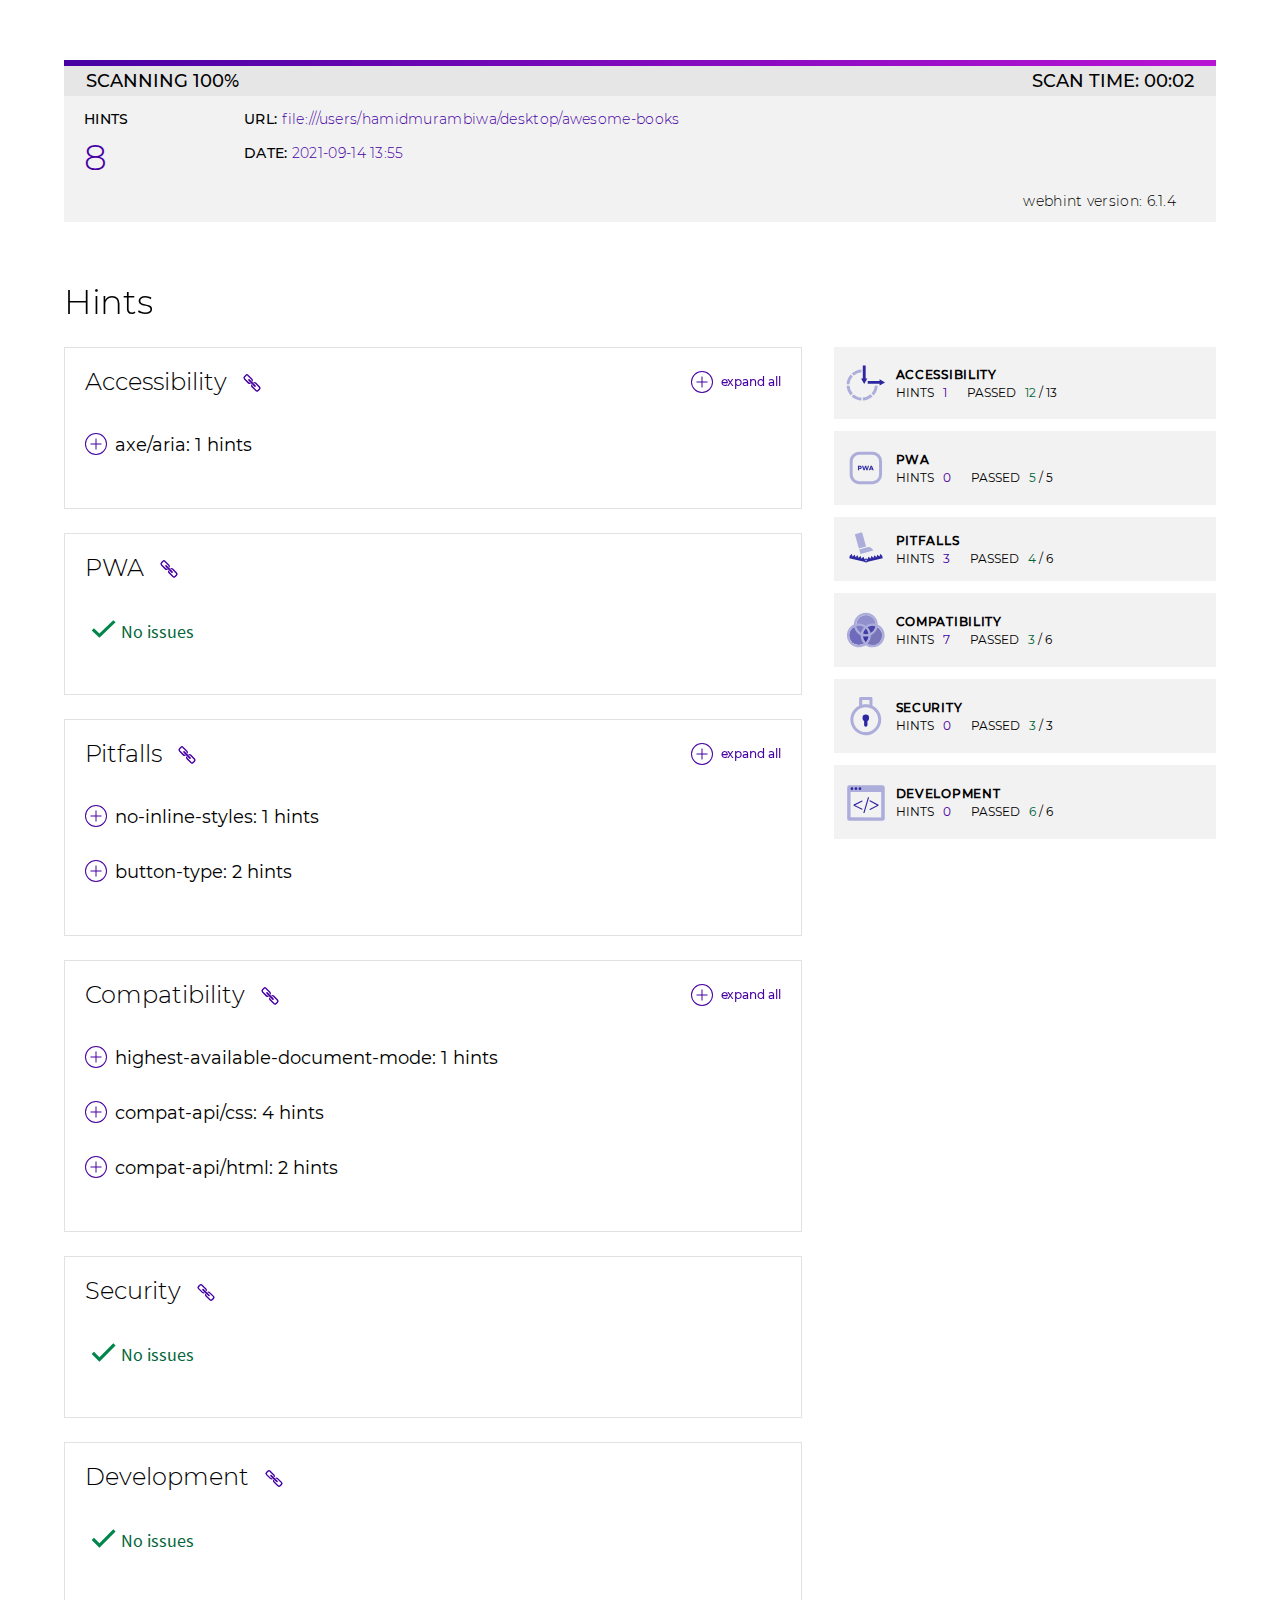
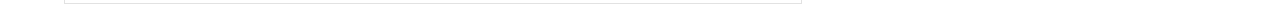
==== commit d02886df: "Update readme information" ====
--- a/hint-report/file--Users-hamidmurambiwa-Desktop-Awesome-books.html
+++ b/hint-report/file--Users-hamidmurambiwa-Desktop-Awesome-books.html
@@ -6,7 +6,7 @@
     <meta name="viewport" content="width=device-width, initial-scale=1">
     
     
-        <link rel="icon" href="[data-uri]">
+        <link rel="icon" href="[data-uri]">
     
 
 
@@ -1330,18 +1330,18 @@
 </head>
 <body>
     <div class="section container">
-    <div class="scan-overview" data-id="1631539479927" id="main">
+    <div class="scan-overview" data-id="1631627716897" id="main">
         <div class="scan-overview__status">
             <div id="scan-percentage-bar" class="scan-overview__progress-bar end-animation" style="width: 100%"></div>
             <p>scanning <span id="scan-percentage">100%</span></p>
             <p class="scan-overview__scan-time">
-                scan time: <span id="scan-time">00:00</span>
+                scan time: <span id="scan-time">00:02</span>
             </p>
         </div>
         <div class="scan-overview--details">
             <div class="scan-overview--hints">
                 <p class="scan-overview__subheader">hints</p>
-                <p class="scan-overview__body--purple large" id="total-hints">0</p>
+                <p class="scan-overview__body--purple large" id="total-hints">8</p>
             </div>
             <div class="scan-overview--more-details">
                 <div class="scan-overview--scan-links">
@@ -1350,7 +1350,7 @@
                     </div>
                     
                         <div class="scan-overview--time-stamp">
-                            <p class="scan-overview__subheader">Date: <span id="scan-date" class="overview--time-stamp__time-stamp" data-date="2021-09-13T13:24:39.560Z">2021-09-13T13:24:39.560Z</span></p>
+                            <p class="scan-overview__subheader">Date: <span id="scan-date" class="overview--time-stamp__time-stamp" data-date="2021-09-14T13:55:14.302Z">2021-09-14T13:55:14.302Z</span></p>
                         </div>
                     
                 </div>
@@ -1379,11 +1379,11 @@
             <div class="rule-tile__results">
                 <div class="rule-tile__result-wrapper">
                     <p class="rule-tile__sub-category">hints</p>
-                    <p class="rule-tile__sub-category rule-tile__hints"><span>0</span></p>
+                    <p class="rule-tile__sub-category rule-tile__hints"><span>1</span></p>
                 </div>
                 <div class="rule-tile__result-wrapper">
                     <p class="rule-tile__sub-category">passed</p>
-                    <p class="rule-tile__sub-category"><span class="rule-tile__passed">13</span>&nbsp;/&nbsp;13</p>
+                    <p class="rule-tile__sub-category"><span class="rule-tile__passed">12</span>&nbsp;/&nbsp;13</p>
                 </div>
             </div>
         </div>
@@ -1417,11 +1417,11 @@
             <div class="rule-tile__results">
                 <div class="rule-tile__result-wrapper">
                     <p class="rule-tile__sub-category">hints</p>
-                    <p class="rule-tile__sub-category rule-tile__hints"><span>0</span></p>
+                    <p class="rule-tile__sub-category rule-tile__hints"><span>3</span></p>
                 </div>
                 <div class="rule-tile__result-wrapper">
                     <p class="rule-tile__sub-category">passed</p>
-                    <p class="rule-tile__sub-category"><span class="rule-tile__passed">6</span>&nbsp;/&nbsp;6</p>
+                    <p class="rule-tile__sub-category"><span class="rule-tile__passed">4</span>&nbsp;/&nbsp;6</p>
                 </div>
             </div>
         </div>
@@ -1436,11 +1436,11 @@
             <div class="rule-tile__results">
                 <div class="rule-tile__result-wrapper">
                     <p class="rule-tile__sub-category">hints</p>
-                    <p class="rule-tile__sub-category rule-tile__hints"><span>1</span></p>
+                    <p class="rule-tile__sub-category rule-tile__hints"><span>7</span></p>
                 </div>
                 <div class="rule-tile__result-wrapper">
                     <p class="rule-tile__sub-category">passed</p>
-                    <p class="rule-tile__sub-category"><span class="rule-tile__passed">5</span>&nbsp;/&nbsp;6</p>
+                    <p class="rule-tile__sub-category"><span class="rule-tile__passed">3</span>&nbsp;/&nbsp;6</p>
                 </div>
             </div>
         </div>
@@ -1493,6 +1493,79 @@
     <div class="rule-result--category">
         <h3 id="category-accessibility">Accessibility <a href="#category-accessibility" class="hint-link" title="Accessibility"></a></h3>
         
+            <button title="expand" class="button-expand-all expanded">close all</button>
+
+        
+    </div>
+    
+        
+            <details open class="rule-result--details" id="axe/aria" aria-expanded="true" role="group">
+    <summary class="rule-title" title="show axe/aria&#39;s result details" role="button">axe/aria: 1 hints</summary>
+    <div class="rule-content">
+        
+        <div class="rule-doc-buttons">
+            <a class="rule-doc-button" rel="noopener noreferrer" target="_blank" href="https://webhint.io/docs/user-guide/hints/hint-axe/aria/#why-is-this-important"
+                title="axe/aria - Why is this important">
+                Why is this important <span class="rule-doc-icon"></span>
+            </a>
+
+            <a class="rule-doc-button" rel="noopener noreferrer" target="_blank" href="https://webhint.io/docs/user-guide/hints/hint-axe/aria/#examples-that-pass-the-hint"
+                title="axe/aria - How to fix it">
+                How to fix it <span class="rule-doc-icon"></span>
+            </a>
+        </div>
+        
+        
+            <div class="rule-result--details__body">
+                <p id="hint-axe/aria-1">
+                    <span class="rule-result--details__hint-number">hint #1:</span> ARIA attributes must conform to valid names: Invalid ARIA attribute name: aria-control <a href="#hint-axe/aria-1" class="hint-link" title="axe/aria: hint #1"></a>
+                </p>
+                
+                <p>
+                    <a class="rule-result--details__hint-link" target="_blank" rel="noopener noreferrer" href="file:///Users/hamidmurambiwa/Desktop/Awesome-books">
+                        file:///Users/hamidmuramb … Desktop/Awesome-books
+                    </a>
+                </p>
+                
+                
+                <div class="rule-result__code">
+                    <code class="">&lt;button aria-control=&#34;categories-list&#34; class=&#34;show-categories&#34; id=&#34;show-categories&#34;&gt;</code>
+                </div>
+                
+                
+                <div class="rule-result__doc">
+                    <h4>Further Reading</h4>
+                    <ul class="rule-result__doc--list">
+                        
+                            <li><a href="https://dequeuniversity.com/rules/axe/4.3/aria-valid-attr?application=axeAPI" target="_blank" rel="noopener noreferrer">Learn more about this axe rule at Deque University</a></li>
+                        
+                    </ul>
+                </div>
+                
+            </div>
+            
+                <div class="rule-result--details__footer-msg">
+                    
+                        <p>With the help of </p>
+                    
+
+                    <a href="https://github.com/dequelabs/axe-core">
+                        <img src="[data-uri]" alt="axe" class="axe-logo">
+                    </a>
+                </div>
+            
+        
+    </div>
+</details>
+
+        
+    
+</section>
+
+                                    <section class="rule-result" id="pwa">
+    <div class="rule-result--category">
+        <h3 id="category-pwa">PWA <a href="#category-pwa" class="hint-link" title="PWA"></a></h3>
+        
     </div>
     
         <div class="rule-result--details">
@@ -1504,33 +1577,118 @@
     
 </section>
 
-                                    <section class="rule-result" id="pwa">
-    <div class="rule-result--category">
-        <h3 id="category-pwa">PWA <a href="#category-pwa" class="hint-link" title="PWA"></a></h3>
-        
-    </div>
-    
-        <div class="rule-result--details">
-    <div class="rule-result__message--passed">
-        <p>No issues</p>
-    </div>
-</div>
-
-    
-</section>
-
                                     <section class="rule-result" id="pitfalls">
     <div class="rule-result--category">
         <h3 id="category-pitfalls">Pitfalls <a href="#category-pitfalls" class="hint-link" title="Pitfalls"></a></h3>
         
+            <button title="expand" class="button-expand-all expanded">close all</button>
+
+        
     </div>
     
-        <div class="rule-result--details">
-    <div class="rule-result__message--passed">
-        <p>No issues</p>
+        
+            <details open class="rule-result--details" id="no-inline-styles" aria-expanded="true" role="group">
+    <summary class="rule-title" title="show no-inline-styles&#39;s result details" role="button">no-inline-styles: 1 hints</summary>
+    <div class="rule-content">
+        
+        <div class="rule-doc-buttons">
+            <a class="rule-doc-button" rel="noopener noreferrer" target="_blank" href="https://webhint.io/docs/user-guide/hints/hint-no-inline-styles/#why-is-this-important"
+                title="no-inline-styles - Why is this important">
+                Why is this important <span class="rule-doc-icon"></span>
+            </a>
+
+            <a class="rule-doc-button" rel="noopener noreferrer" target="_blank" href="https://webhint.io/docs/user-guide/hints/hint-no-inline-styles/#examples-that-pass-the-hint"
+                title="no-inline-styles - How to fix it">
+                How to fix it <span class="rule-doc-icon"></span>
+            </a>
+        </div>
+        
+        
+            <div class="rule-result--details__body">
+                <p id="hint-no-inline-styles-1">
+                    <span class="rule-result--details__hint-number">hint #1:</span> CSS inline styles should not be used, move styles to an external CSS file <a href="#hint-no-inline-styles-1" class="hint-link" title="no-inline-styles: hint #1"></a>
+                </p>
+                
+                <p>
+                    <a class="rule-result--details__hint-link" target="_blank" rel="noopener noreferrer" href="file:///Users/hamidmurambiwa/Desktop/Awesome-books/hint-report/file--Users-hamidmurambiwa-Desktop-Awesome-books.html">
+                        file:///Users/hamidmuramb … esktop-Awesome-books.html
+                    </a>
+                </p>
+                
+                
+                <div class="rule-result__code">
+                    <code class="">&lt;div id=&#34;scan-percentage-bar&#34; class=&#34;scan-overview__progress-bar end-animation&#34; style=&#34;width: 100%&#34;&gt;</code>
+                </div>
+                
+                
+            </div>
+            
+        
     </div>
-</div>
-
+</details>
+
+        
+            <details open class="rule-result--details" id="button-type" aria-expanded="true" role="group">
+    <summary class="rule-title" title="show button-type&#39;s result details" role="button">button-type: 2 hints</summary>
+    <div class="rule-content">
+        
+        <div class="rule-doc-buttons">
+            <a class="rule-doc-button" rel="noopener noreferrer" target="_blank" href="https://webhint.io/docs/user-guide/hints/hint-button-type/#why-is-this-important"
+                title="button-type - Why is this important">
+                Why is this important <span class="rule-doc-icon"></span>
+            </a>
+
+            <a class="rule-doc-button" rel="noopener noreferrer" target="_blank" href="https://webhint.io/docs/user-guide/hints/hint-button-type/#examples-that-pass-the-hint"
+                title="button-type - How to fix it">
+                How to fix it <span class="rule-doc-icon"></span>
+            </a>
+        </div>
+        
+        
+            <div class="rule-result--details__body">
+                <p id="hint-button-type-1">
+                    <span class="rule-result--details__hint-number">hint #1:</span> Button type attribute has not been set. <a href="#hint-button-type-1" class="hint-link" title="button-type: hint #1"></a>
+                </p>
+                
+                <p>
+                    <a class="rule-result--details__hint-link" target="_blank" rel="noopener noreferrer" href="file:///Users/hamidmurambiwa/Desktop/Awesome-books/hint-report/file--Users-hamidmurambiwa-Desktop-Awesome-books.html">
+                        file:///Users/hamidmuramb … esktop-Awesome-books.html
+                    </a>
+                </p>
+                
+                
+                <div class="rule-result__code">
+                    <code class="">&lt;button aria-control=&#34;categories-list&#34; class=&#34;show-categories&#34; id=&#34;show-categories&#34;&gt;</code>
+                </div>
+                
+                
+            </div>
+            
+        
+            <div class="rule-result--details__body">
+                <p id="hint-button-type-2">
+                    <span class="rule-result--details__hint-number">hint #2:</span> Button type attribute has not been set. <a href="#hint-button-type-2" class="hint-link" title="button-type: hint #2"></a>
+                </p>
+                
+                <p>
+                    <a class="rule-result--details__hint-link" target="_blank" rel="noopener noreferrer" href="file:///Users/hamidmurambiwa/Desktop/Awesome-books/hint-report/file--Users-hamidmurambiwa-Desktop-Awesome-books.html">
+                        file:///Users/hamidmuramb … esktop-Awesome-books.html
+                    </a>
+                </p>
+                
+                
+                <div class="rule-result__code">
+                    <code class="">&lt;button title=&#34;expand&#34; class=&#34;button-expand-all expanded&#34;&gt;close all&lt;/button&gt;</code>
+                </div>
+                
+                
+            </div>
+            
+        
+    </div>
+</details>
+
+        
     
 </section>
 
@@ -1577,6 +1735,232 @@
                     <code class="">&lt;meta http-equiv=&#34;X-UA-Compatible&#34; content=&#34;IE=edge&#34;&gt;</code>
                 </div>
                 
+                
+            </div>
+            
+        
+    </div>
+</details>
+
+        
+            <details open class="rule-result--details" id="compat-api/css" aria-expanded="true" role="group">
+    <summary class="rule-title" title="show compat-api/css&#39;s result details" role="button">compat-api/css: 4 hints</summary>
+    <div class="rule-content">
+        
+        <div class="rule-doc-buttons">
+            <a class="rule-doc-button" rel="noopener noreferrer" target="_blank" href="https://webhint.io/docs/user-guide/hints/hint-compat-api/css/#why-is-this-important"
+                title="compat-api/css - Why is this important">
+                Why is this important <span class="rule-doc-icon"></span>
+            </a>
+
+            <a class="rule-doc-button" rel="noopener noreferrer" target="_blank" href="https://webhint.io/docs/user-guide/hints/hint-compat-api/css/#examples-that-pass-the-hint"
+                title="compat-api/css - How to fix it">
+                How to fix it <span class="rule-doc-icon"></span>
+            </a>
+        </div>
+        
+        
+            <div class="rule-result--details__body">
+                <p id="hint-compat-api/css-1">
+                    <span class="rule-result--details__hint-number">hint #1:</span> &#39;justify-content: space-evenly&#39; is not supported by Internet Explorer. <a href="#hint-compat-api/css-1" class="hint-link" title="compat-api/css: hint #1"></a>
+                </p>
+                
+                <p>
+                    <a class="rule-result--details__hint-link" target="_blank" rel="noopener noreferrer" href="file:///Users/hamidmurambiwa/Desktop/Awesome-books/hint-report/file--Users-hamidmurambiwa-Desktop-Awesome-books.html">
+                        file:///Users/hamidmuramb … esktop-Awesome-books.html
+                    </a>
+                </p>
+                
+                
+                <div class="rule-result__code">
+                    <code class="css">.rule-tile {
+    justify-content: space-evenly;
+}</code>
+                </div>
+                
+                
+                <div class="rule-result__doc">
+                    <h4>Further Reading</h4>
+                    <ul class="rule-result__doc--list">
+                        
+                            <li><a href="https://developer.mozilla.org/docs/Web/CSS/justify-content" target="_blank" rel="noopener noreferrer">Learn more about this CSS feature on MDN</a></li>
+                        
+                    </ul>
+                </div>
+                
+            </div>
+            
+        
+            <div class="rule-result--details__body">
+                <p id="hint-compat-api/css-2">
+                    <span class="rule-result--details__hint-number">hint #2:</span> &#39;position: sticky&#39; is not supported by Internet Explorer. <a href="#hint-compat-api/css-2" class="hint-link" title="compat-api/css: hint #2"></a>
+                </p>
+                
+                <p>
+                    <a class="rule-result--details__hint-link" target="_blank" rel="noopener noreferrer" href="file:///Users/hamidmurambiwa/Desktop/Awesome-books/hint-report/file--Users-hamidmurambiwa-Desktop-Awesome-books.html">
+                        file:///Users/hamidmuramb … esktop-Awesome-books.html
+                    </a>
+                </p>
+                
+                
+                <div class="rule-result__code">
+                    <code class="css">@media (min-width: 48em) {
+    .module.module--categories {
+        position: sticky;
+    }
+}</code>
+                </div>
+                
+                
+                <div class="rule-result__doc">
+                    <h4>Further Reading</h4>
+                    <ul class="rule-result__doc--list">
+                        
+                            <li><a href="https://developer.mozilla.org/docs/Web/CSS/position" target="_blank" rel="noopener noreferrer">Learn more about this CSS feature on MDN</a></li>
+                        
+                    </ul>
+                </div>
+                
+            </div>
+            
+        
+            <div class="rule-result--details__body">
+                <p id="hint-compat-api/css-3">
+                    <span class="rule-result--details__hint-number">hint #3:</span> &#39;position: sticky&#39; is not supported by Internet Explorer. <a href="#hint-compat-api/css-3" class="hint-link" title="compat-api/css: hint #3"></a>
+                </p>
+                
+                <p>
+                    <a class="rule-result--details__hint-link" target="_blank" rel="noopener noreferrer" href="file:///Users/hamidmurambiwa/Desktop/Awesome-books/hint-report/file--Users-hamidmurambiwa-Desktop-Awesome-books.html">
+                        file:///Users/hamidmuramb … esktop-Awesome-books.html
+                    </a>
+                </p>
+                
+                
+                <div class="rule-result__code">
+                    <code class="css">.rule-doc-buttons {
+    position: sticky;
+}</code>
+                </div>
+                
+                
+                <div class="rule-result__doc">
+                    <h4>Further Reading</h4>
+                    <ul class="rule-result__doc--list">
+                        
+                            <li><a href="https://developer.mozilla.org/docs/Web/CSS/position" target="_blank" rel="noopener noreferrer">Learn more about this CSS feature on MDN</a></li>
+                        
+                    </ul>
+                </div>
+                
+            </div>
+            
+        
+            <div class="rule-result--details__body">
+                <p id="hint-compat-api/css-4">
+                    <span class="rule-result--details__hint-number">hint #4:</span> &#39;word-break: break-word&#39; is not supported by Internet Explorer. <a href="#hint-compat-api/css-4" class="hint-link" title="compat-api/css: hint #4"></a>
+                </p>
+                
+                <p>
+                    <a class="rule-result--details__hint-link" target="_blank" rel="noopener noreferrer" href="file:///Users/hamidmurambiwa/Desktop/Awesome-books/hint-report/file--Users-hamidmurambiwa-Desktop-Awesome-books.html">
+                        file:///Users/hamidmuramb … esktop-Awesome-books.html
+                    </a>
+                </p>
+                
+                
+                <div class="rule-result__code">
+                    <code class="css">.rule-result__code {
+    word-break: break-word;
+}</code>
+                </div>
+                
+                
+                <div class="rule-result__doc">
+                    <h4>Further Reading</h4>
+                    <ul class="rule-result__doc--list">
+                        
+                            <li><a href="https://developer.mozilla.org/docs/Web/CSS/word-break" target="_blank" rel="noopener noreferrer">Learn more about this CSS feature on MDN</a></li>
+                        
+                    </ul>
+                </div>
+                
+            </div>
+            
+        
+    </div>
+</details>
+
+        
+            <details open class="rule-result--details" id="compat-api/html" aria-expanded="true" role="group">
+    <summary class="rule-title" title="show compat-api/html&#39;s result details" role="button">compat-api/html: 2 hints</summary>
+    <div class="rule-content">
+        
+        <div class="rule-doc-buttons">
+            <a class="rule-doc-button" rel="noopener noreferrer" target="_blank" href="https://webhint.io/docs/user-guide/hints/hint-compat-api/html/#why-is-this-important"
+                title="compat-api/html - Why is this important">
+                Why is this important <span class="rule-doc-icon"></span>
+            </a>
+
+            <a class="rule-doc-button" rel="noopener noreferrer" target="_blank" href="https://webhint.io/docs/user-guide/hints/hint-compat-api/html/#examples-that-pass-the-hint"
+                title="compat-api/html - How to fix it">
+                How to fix it <span class="rule-doc-icon"></span>
+            </a>
+        </div>
+        
+        
+            <div class="rule-result--details__body">
+                <p id="hint-compat-api/html-1">
+                    <span class="rule-result--details__hint-number">hint #1:</span> &#39;details&#39; is not supported by Internet Explorer. <a href="#hint-compat-api/html-1" class="hint-link" title="compat-api/html: hint #1"></a>
+                </p>
+                
+                <p>
+                    <a class="rule-result--details__hint-link" target="_blank" rel="noopener noreferrer" href="file:///Users/hamidmurambiwa/Desktop/Awesome-books/hint-report/file--Users-hamidmurambiwa-Desktop-Awesome-books.html">
+                        file:///Users/hamidmuramb … esktop-Awesome-books.html
+                    </a>
+                </p>
+                
+                
+                <div class="rule-result__code">
+                    <code class="">&lt;details open=&#34;&#34; class=&#34;rule-result--details&#34; id=&#34;highest-available-document-mode&#34; aria-expanded=&#34;true&#34; role=&#34;group&#34;&gt;</code>
+                </div>
+                
+                
+                <div class="rule-result__doc">
+                    <h4>Further Reading</h4>
+                    <ul class="rule-result__doc--list">
+                        
+                            <li><a href="https://developer.mozilla.org/docs/Web/HTML/Element/details" target="_blank" rel="noopener noreferrer">Learn more about this HTML feature on MDN</a></li>
+                        
+                    </ul>
+                </div>
+                
+            </div>
+            
+        
+            <div class="rule-result--details__body">
+                <p id="hint-compat-api/html-2">
+                    <span class="rule-result--details__hint-number">hint #2:</span> &#39;summary&#39; is not supported by Internet Explorer. <a href="#hint-compat-api/html-2" class="hint-link" title="compat-api/html: hint #2"></a>
+                </p>
+                
+                <p>
+                    <a class="rule-result--details__hint-link" target="_blank" rel="noopener noreferrer" href="file:///Users/hamidmurambiwa/Desktop/Awesome-books/hint-report/file--Users-hamidmurambiwa-Desktop-Awesome-books.html">
+                        file:///Users/hamidmuramb … esktop-Awesome-books.html
+                    </a>
+                </p>
+                
+                
+                <div class="rule-result__code">
+                    <code class="">&lt;summary class=&#34;rule-title&#34; title=&#34;show highest-available-document-mode&#39;s result details&#34; role=&#34;button&#34;&gt;</code>
+                </div>
+                
+                
+                <div class="rule-result__doc">
+                    <h4>Further Reading</h4>
+                    <ul class="rule-result__doc--list">
+                        
+                            <li><a href="https://developer.mozilla.org/docs/Web/HTML/Element/summary" target="_blank" rel="noopener noreferrer">Learn more about this HTML feature on MDN</a></li>
+                        
+                    </ul>
+                </div>
                 
             </div>
             
